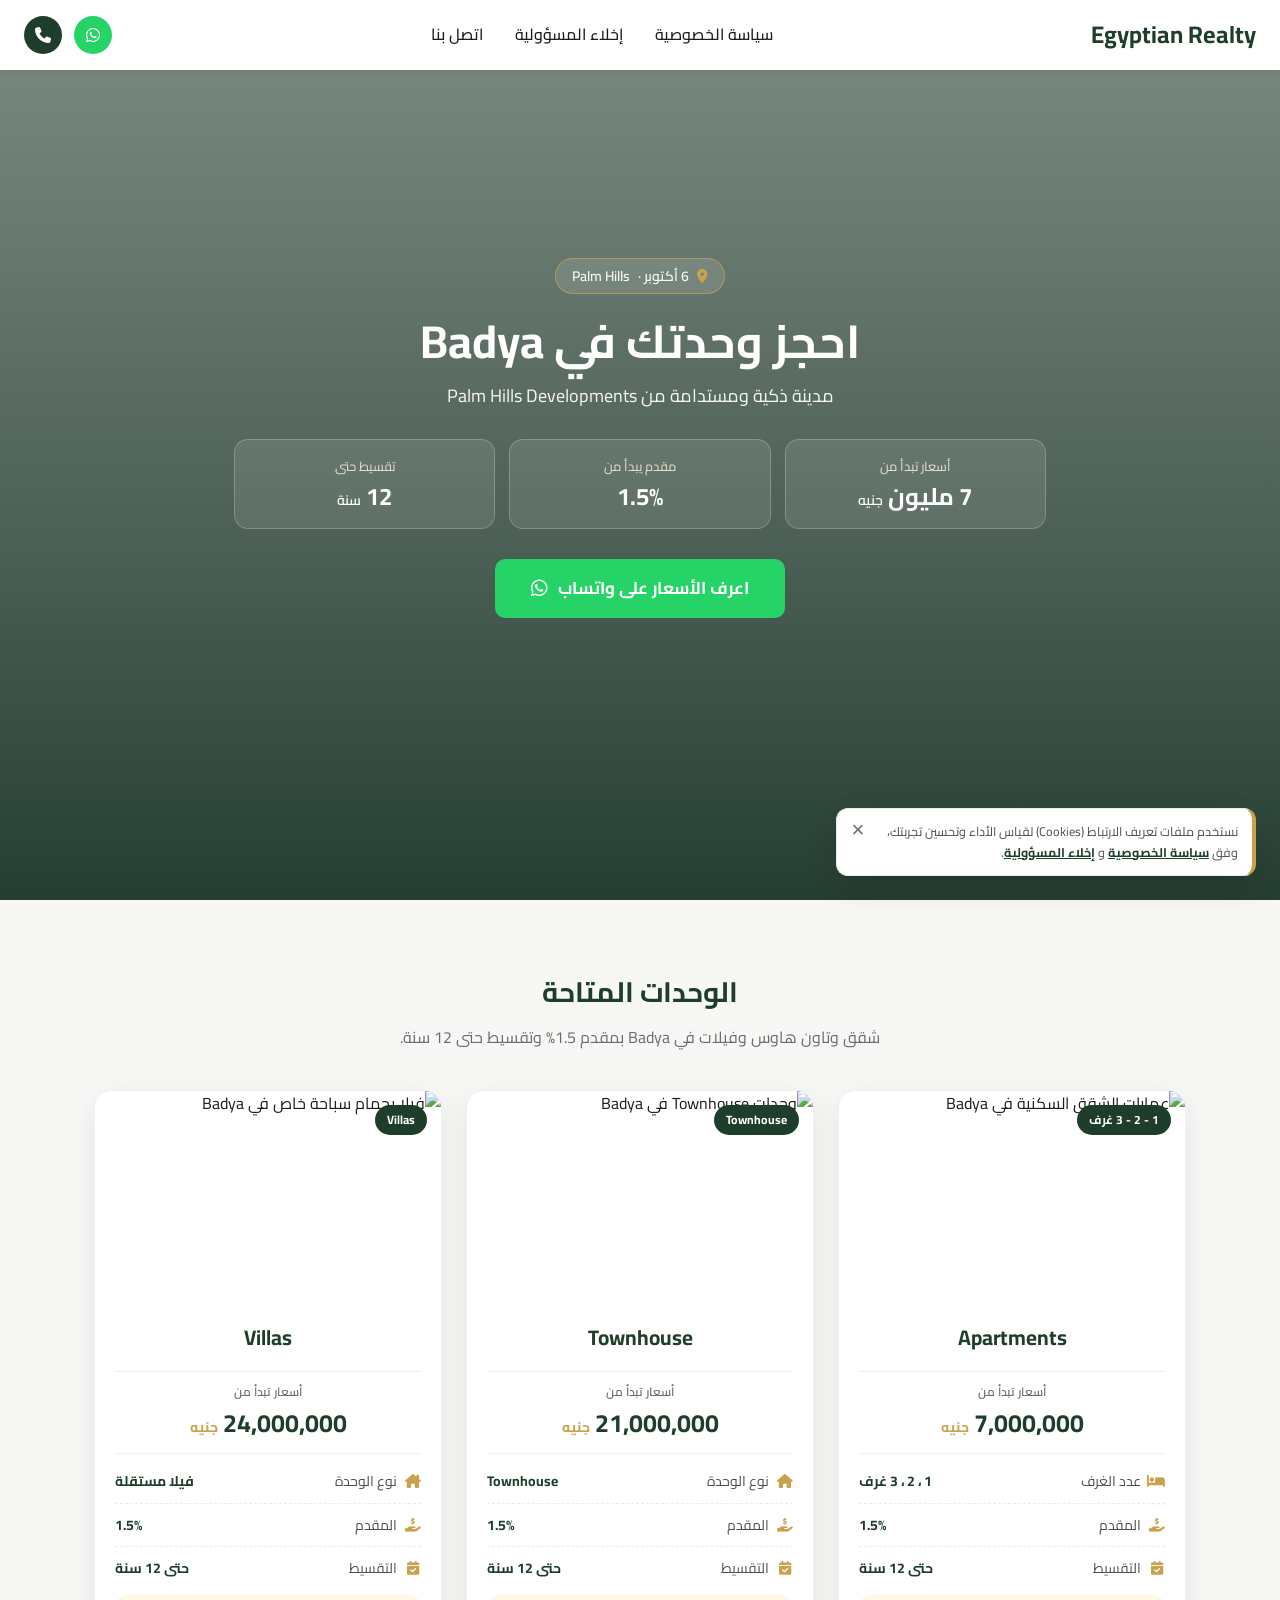
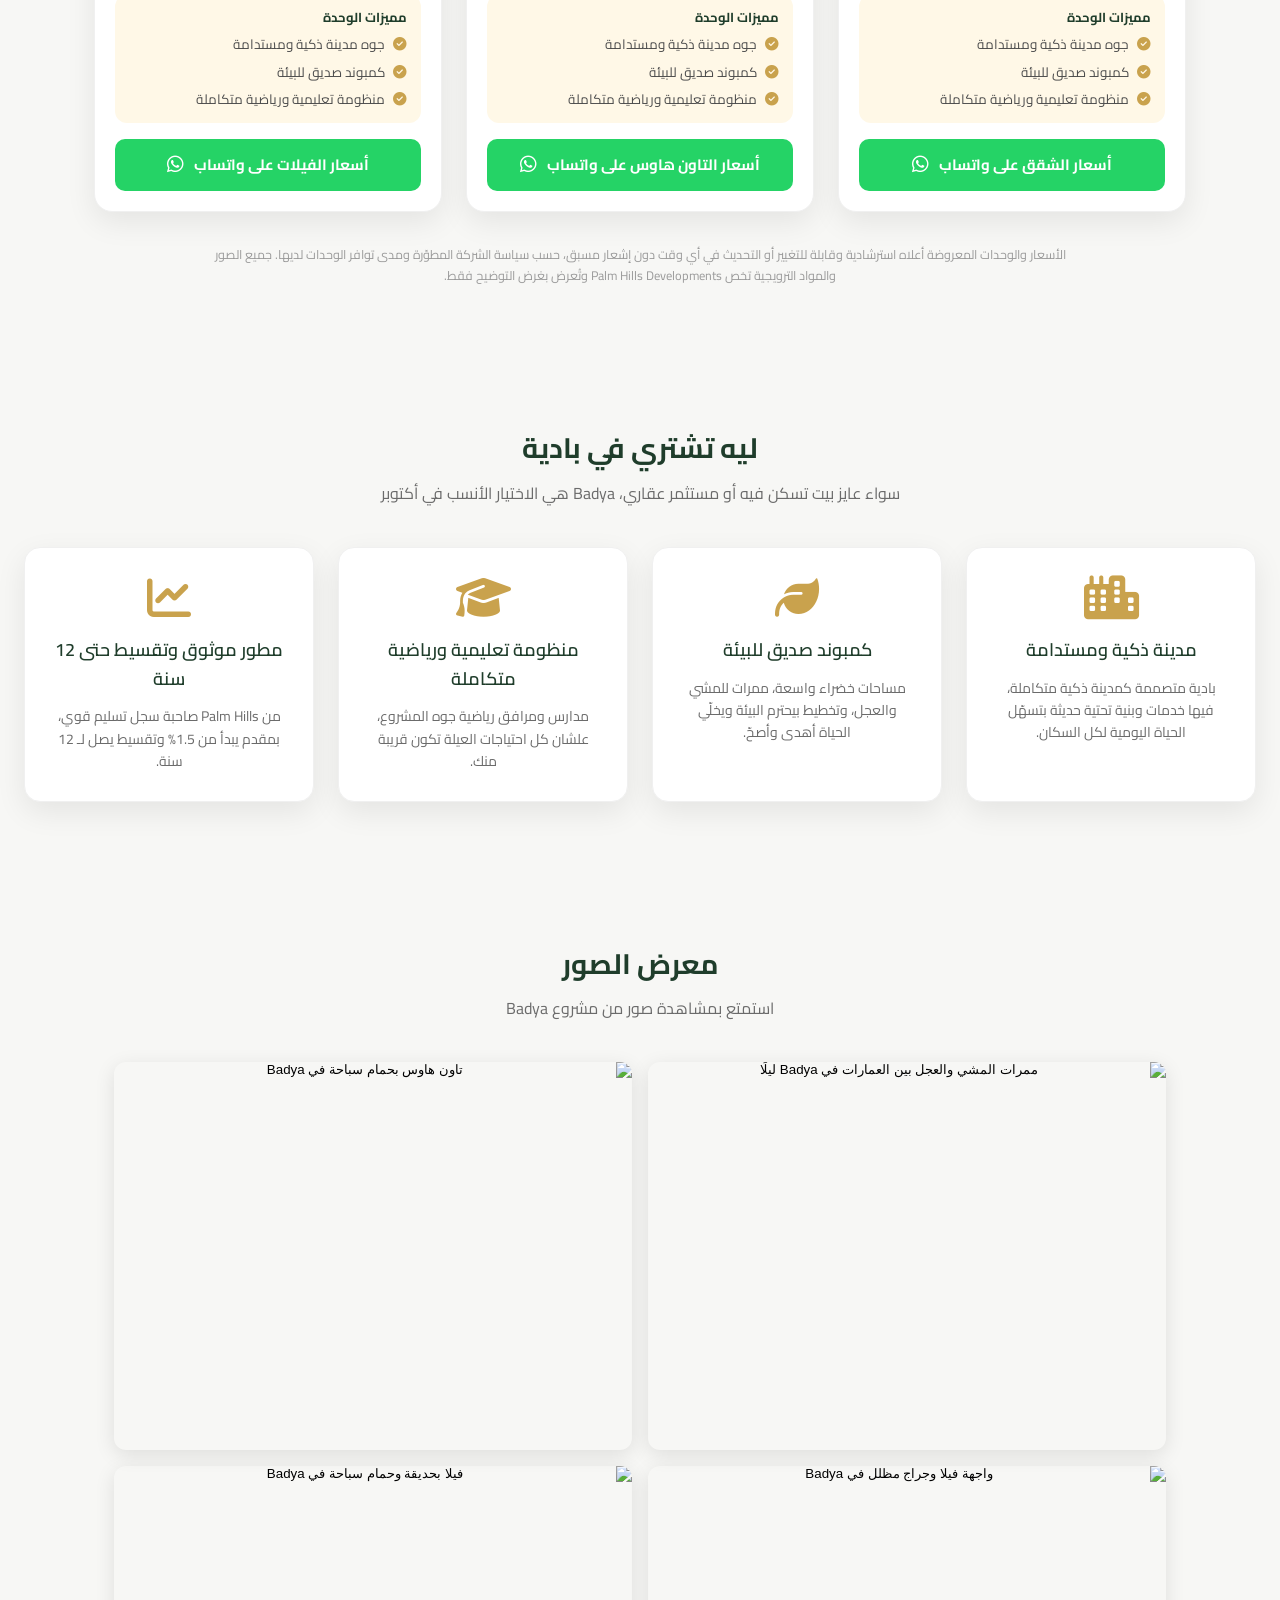
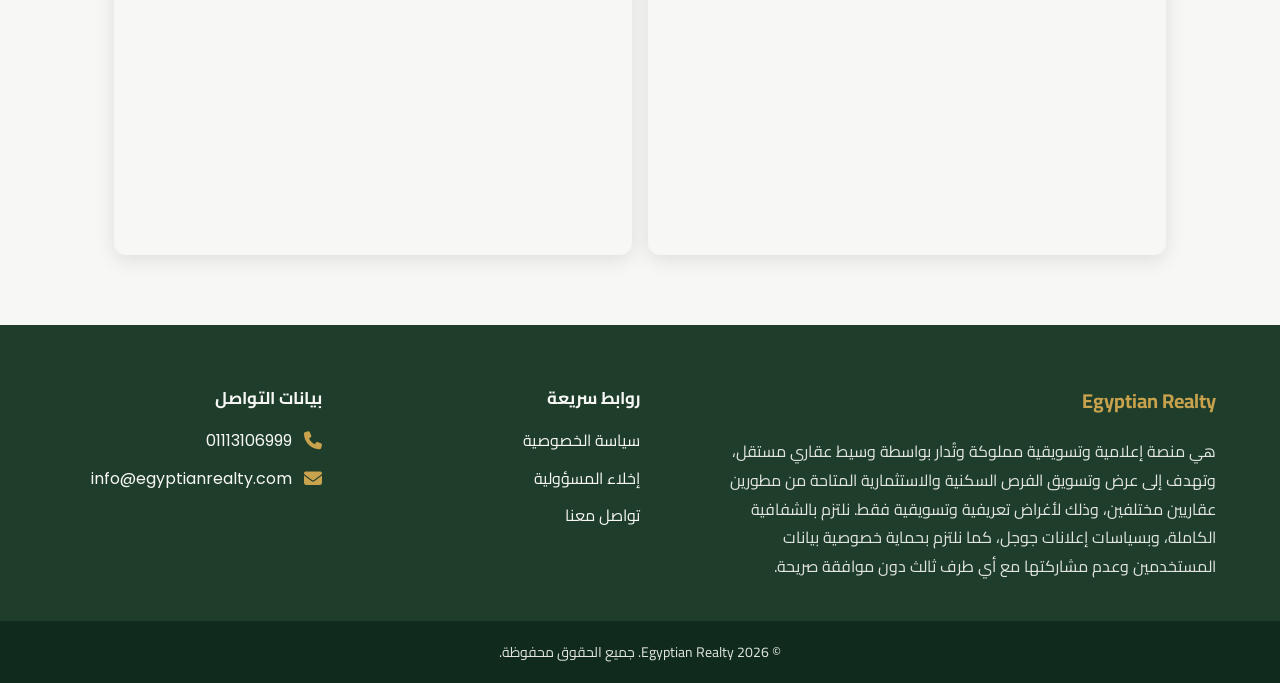
==== badya.html @ aa3f780c "Add files via upload" ====
<!DOCTYPE html>
<html lang="ar" dir="rtl">
<head>
    <meta charset="UTF-8">
    <meta name="viewport" content="width=device-width, initial-scale=1.0, viewport-fit=cover">
    <title>Badya Palm Hills</title>
    <meta name="description" content="امتلك وحدتك في Badya من Palm Hills في أكتوبر - مقدم 1.5% وتقسيط حتى 12 سنة، أسعار تبدأ من 7 مليون جنيه.">
    <link rel="preconnect" href="https://fonts.googleapis.com">
    <link rel="preconnect" href="https://fonts.gstatic.com" crossorigin>
    <link href="https://fonts.googleapis.com/css2?family=Cairo:wght@400;600;700&family=Poppins:wght@400;600;700&display=swap" rel="stylesheet">
    <link rel="stylesheet" href="https://cdnjs.cloudflare.com/ajax/libs/font-awesome/6.5.1/css/all.min.css" crossorigin="anonymous" referrerpolicy="no-referrer" />
    <!-- Google Tag Manager -->
    <script>(function(w,d,s,l,i){w[l]=w[l]||[];w[l].push({'gtm.start':
    new Date().getTime(),event:'gtm.js'});var f=d.getElementsByTagName(s)[0],
    j=d.createElement(s),dl=l!='dataLayer'?'&l='+l:'';j.async=true;j.src=
    'https://www.googletagmanager.com/gtm.js?id='+i+dl;f.parentNode.insertBefore(j,f);
    })(window,document,'script','dataLayer','GTM-MX5JVD54');</script>
    <!-- End Google Tag Manager -->
    <style>
        /* ========================================
           Badya Landing Page - الصفحة مستقلة بالكامل
           (نفس هوية صفحة index بدون الاعتماد على style.css)
           ======================================== */
        :root {
            --green: #1F3D2B;
            --green-dark: #0F2A1C;
            --gold: #C9A24D;
            --gold-soft: #FFF8E7;
            --ink: #1C1C1C;
            --muted: #6B6B6B;
            --ground: #F7F7F5;
            --surface: #FFFFFF;
            --line: #F0F0F0;
            --whatsapp: #25D366;
            --whatsapp-dark: #1FA852;
            color-scheme: light;
        }

        * {
            margin: 0;
            padding: 0;
            box-sizing: border-box;
        }

        html {
            scroll-behavior: smooth;
        }

        body {
            font-family: 'Cairo', 'Poppins', Tahoma, Arial, sans-serif;
            line-height: 1.6;
            color: var(--ink);
            background-color: var(--ground);
            overflow-x: hidden;
        }

        img {
            max-width: 100%;
        }

        a:focus-visible,
        button:focus-visible {
            outline: 3px solid var(--gold);
            outline-offset: 2px;
        }

        /* ---------- Header ---------- */
        header {
            position: fixed;
            top: 0;
            left: 0;
            right: 0;
            padding-top: env(safe-area-inset-top, 0px);
            background-color: var(--surface);
            box-shadow: 0 2px 10px rgba(0, 0, 0, 0.08);
            z-index: 1000;
            transition: transform 0.3s ease;
        }

        header.hide {
            transform: translateY(-100%);
        }

        .navbar {
            display: flex;
            justify-content: space-between;
            align-items: center;
            padding: 16px 24px;
            max-width: 1400px;
            margin: 0 auto;
        }

        .navbar-logo {
            font-size: 24px;
            font-weight: 700;
            color: var(--green);
            text-decoration: none;
        }

        .navbar-menu {
            display: flex;
            list-style: none;
            gap: 32px;
            align-items: center;
        }

        .navbar-menu a {
            color: var(--ink);
            text-decoration: none;
            font-weight: 500;
            transition: color 0.3s ease;
        }

        .navbar-menu a:hover {
            color: var(--gold);
        }

        .navbar-actions,
        .navbar-contact {
            display: flex;
            align-items: center;
            gap: 12px;
        }

        .navbar-whatsapp,
        .navbar-call {
            display: inline-flex;
            align-items: center;
            justify-content: center;
            width: 38px;
            height: 38px;
            border-radius: 50%;
            color: #FFFFFF;
            font-size: 16px;
            text-decoration: none;
            transition: transform 0.2s ease;
        }

        .navbar-whatsapp { background-color: var(--whatsapp); }
        .navbar-call { background-color: var(--green); }

        .navbar-whatsapp:hover,
        .navbar-call:hover {
            transform: scale(1.08);
        }

        .hamburger {
            display: none;
            flex-direction: column;
            cursor: pointer;
            gap: 6px;
            background: none;
            border: 0;
            padding: 4px;
        }

        .hamburger span {
            width: 25px;
            height: 3px;
            background-color: var(--green);
            border-radius: 3px;
            transition: all 0.3s ease;
        }

        .hamburger.active span:nth-child(1) { transform: rotate(45deg) translate(6px, 6px); }
        .hamburger.active span:nth-child(2) { opacity: 0; }
        .hamburger.active span:nth-child(3) { transform: rotate(-45deg) translate(7px, -7px); }

        .menu-overlay {
            display: none;
            position: fixed;
            inset: 0;
            background-color: rgba(0, 0, 0, 0.5);
            z-index: 999;
        }

        .menu-overlay.active {
            display: block;
        }

        main {
            margin-top: calc(70px + env(safe-area-inset-top, 0px));
        }

        section {
            padding: 70px 0;
        }

        .section-header {
            text-align: center;
            margin-bottom: 40px;
            padding: 0 16px;
        }

        .section-header h2 {
            font-size: 28px;
            color: var(--green);
            margin-bottom: 10px;
        }

        .section-header p {
            color: var(--muted);
            font-size: 16px;
        }

        /* ---------- Buttons ---------- */
        .btn-whatsapp {
            display: inline-flex;
            align-items: center;
            justify-content: center;
            gap: 10px;
            background: var(--whatsapp);
            color: #FFFFFF;
            border-radius: 10px;
            padding: 14px 28px;
            font-family: inherit;
            font-weight: 700;
            font-size: 15px;
            text-decoration: none;
            transition: background-color 0.3s ease;
            animation: btn-whatsapp-pulse 2.4s ease-in-out infinite;
        }

        .btn-whatsapp:hover {
            background: var(--whatsapp-dark);
            animation-play-state: paused;
        }

        .btn-whatsapp i {
            font-size: 19px;
        }

        @keyframes btn-whatsapp-pulse {
            0%, 100% { box-shadow: 0 0 0 0 rgba(37, 211, 102, 0.45); }
            50% { box-shadow: 0 0 0 9px rgba(37, 211, 102, 0); }
        }

        /* ---------- Hero ---------- */
        .hero {
            position: relative;
            min-height: calc(100vh - 70px);
            min-height: calc(100svh - 70px);
            display: flex;
            align-items: center;
            background-image: url('assets/badya/hero.jpg');
            background-size: cover;
            background-position: center 30%;
            padding: 0;
        }

        .hero-overlay {
            position: absolute;
            inset: 0;
            background: linear-gradient(180deg, rgba(15, 42, 28, 0.55) 0%, rgba(15, 42, 28, 0.75) 60%, rgba(15, 42, 28, 0.9) 100%);
        }

        /* المساحة السفلية فاضية علشان إشعار الكوكيز ميغطيش أي حاجة */
        .hero-content {
            position: relative;
            z-index: 1;
            width: 100%;
            max-width: 860px;
            margin: 0 auto;
            padding: 56px 24px 150px;
            color: #FFFFFF;
            text-align: center;
        }

        .hero-badge {
            display: inline-flex;
            align-items: center;
            gap: 8px;
            background: rgba(255, 255, 255, 0.12);
            border: 1px solid rgba(201, 162, 77, 0.7);
            color: var(--ground);
            font-size: 14px;
            font-weight: 600;
            padding: 6px 16px;
            border-radius: 999px;
            margin-bottom: 18px;
        }

        .hero-badge i {
            color: var(--gold);
        }

        .hero-title {
            font-size: 46px;
            font-weight: 700;
            line-height: 1.3;
            margin-bottom: 10px;
            text-wrap: balance;
        }

        .hero-description {
            font-size: 18px;
            color: var(--ground);
            margin-bottom: 28px;
        }

        .hero-stats {
            display: grid;
            grid-template-columns: repeat(3, minmax(0, 1fr));
            gap: 14px;
            margin-bottom: 30px;
        }

        .hero-stat {
            background: rgba(255, 255, 255, 0.1);
            border: 1px solid rgba(255, 255, 255, 0.22);
            border-radius: 14px;
            padding: 16px 10px;
            backdrop-filter: blur(4px);
        }

        .hero-stat-label {
            display: block;
            font-size: 13px;
            color: #E9E2CF;
            margin-bottom: 4px;
        }

        .hero-stat-value {
            display: block;
            font-size: 24px;
            font-weight: 700;
            line-height: 1.3;
        }

        .hero-stat-value small {
            font-size: 14px;
            font-weight: 600;
        }

        .hero .btn-whatsapp {
            font-size: 17px;
            padding: 16px 36px;
        }

        /* ---------- Units ---------- */
        .units-grid {
            display: grid;
            grid-template-columns: repeat(3, minmax(0, 1fr));
            gap: 24px;
            padding: 0 24px;
            max-width: 1140px;
            margin: 0 auto;
        }

        .unit-card {
            background: var(--surface);
            border-radius: 18px;
            overflow: hidden;
            box-shadow: 0 10px 30px rgba(0, 0, 0, 0.08);
            border: 1px solid var(--line);
            display: flex;
            flex-direction: column;
            transition: transform 0.3s ease, box-shadow 0.3s ease;
        }

        .unit-card:hover {
            transform: translateY(-8px);
            box-shadow: 0 18px 40px rgba(0, 0, 0, 0.14);
        }

        .unit-card-media {
            position: relative;
            height: 210px;
            overflow: hidden;
        }

        .unit-card-media img {
            width: 100%;
            height: 100%;
            object-fit: cover;
            display: block;
            transition: transform 0.3s ease;
        }

        .unit-card:hover .unit-card-media img {
            transform: scale(1.06);
        }

        .unit-card-tag {
            position: absolute;
            top: 14px;
            right: 14px;
            background: var(--green);
            color: #FFFFFF;
            font-size: 12px;
            font-weight: 700;
            padding: 5px 12px;
            border-radius: 999px;
        }

        .unit-card-body {
            padding: 20px;
            display: flex;
            flex-direction: column;
            gap: 16px;
            flex: 1;
        }

        .unit-card-title {
            font-size: 21px;
            color: var(--green);
            text-align: center;
        }

        .unit-card-price {
            display: grid;
            gap: 2px;
            text-align: center;
            padding: 10px 2px;
            border-top: 1px solid var(--line);
            border-bottom: 1px solid var(--line);
        }

        .unit-card-price-label {
            font-size: 12px;
            font-weight: 600;
            color: var(--muted);
        }

        .unit-card-price-value {
            font-size: 25px;
            font-weight: 700;
            color: var(--green);
            font-variant-numeric: tabular-nums;
        }

        .unit-card-price-value small {
            font-size: 14px;
            color: var(--gold);
        }

        .unit-card-specs {
            list-style: none;
            display: grid;
            gap: 10px;
        }

        .unit-card-specs li {
            display: flex;
            align-items: center;
            justify-content: space-between;
            gap: 12px;
            font-size: 14px;
            color: #4D4D4D;
            padding-bottom: 10px;
            border-bottom: 1px dashed #EAEAEA;
        }

        .unit-card-specs li:last-child {
            border-bottom: 0;
            padding-bottom: 0;
        }

        .unit-card-specs li span {
            display: inline-flex;
            align-items: center;
            gap: 8px;
        }

        .unit-card-specs i {
            color: var(--gold);
            width: 16px;
            text-align: center;
        }

        .unit-card-specs strong {
            color: var(--green);
        }

        /* مميزات كل وحدة (Sales points) */
        .unit-card-points {
            background: var(--gold-soft);
            border-radius: 12px;
            padding: 12px 14px;
        }

        .unit-card-points-title {
            font-size: 13px;
            font-weight: 700;
            color: var(--green);
            margin-bottom: 6px;
        }

        .unit-card-points ul {
            list-style: none;
            display: grid;
            gap: 6px;
        }

        .unit-card-points li {
            display: flex;
            align-items: flex-start;
            gap: 8px;
            font-size: 13.5px;
            color: #4D4D4D;
            line-height: 1.6;
        }

        .unit-card-points li i {
            color: var(--gold);
            margin-top: 4px;
        }

        .unit-card-actions {
            margin-top: auto;
        }

        .unit-card-actions .btn-whatsapp {
            width: 100%;
        }

        .units-disclaimer {
            max-width: 900px;
            margin: 32px auto 0;
            padding: 0 24px;
            font-size: 12.5px;
            color: #9A9A9A;
            text-align: center;
            line-height: 1.7;
        }

        /* ---------- Why Badya ---------- */
        .why-grid {
            display: grid;
            grid-template-columns: repeat(4, minmax(0, 1fr));
            gap: 24px;
            padding: 0 24px;
            max-width: 1320px;
            margin: 0 auto;
        }

        .why-item {
            background: var(--surface);
            border-radius: 16px;
            box-shadow: 0 10px 30px rgba(0, 0, 0, 0.08);
            padding: 28px;
            text-align: center;
            border: 1px solid var(--line);
            transition: transform 0.3s ease, box-shadow 0.3s ease;
        }

        .why-item:hover {
            transform: translateY(-8px);
            box-shadow: 0 15px 40px rgba(0, 0, 0, 0.12);
        }

        .why-icon {
            font-size: 44px;
            color: var(--gold);
            margin-bottom: 16px;
        }

        .why-item h3 {
            color: var(--green);
            font-weight: 600;
            font-size: 18px;
            margin-bottom: 12px;
        }

        .why-item p {
            color: var(--muted);
            font-size: 14px;
        }

        /* ---------- Gallery ---------- */
        .gallery-grid {
            display: grid;
            grid-template-columns: repeat(2, minmax(0, 1fr));
            gap: 16px;
            padding: 0 24px;
            max-width: 1100px;
            margin: 0 auto;
        }

        .gallery-item {
            overflow: hidden;
            border-radius: 12px;
            aspect-ratio: 4 / 3;
            max-width: 100%;
            box-shadow: 0 5px 20px rgba(0, 0, 0, 0.1);
            cursor: pointer;
            border: 0;
            padding: 0;
            background: none;
        }

        .gallery-item img {
            width: 100%;
            height: 100%;
            object-fit: cover;
            display: block;
            transition: transform 0.3s ease;
        }

        .gallery-item:hover img {
            transform: scale(1.08);
        }

        /* ---------- Lightbox ---------- */
        .lightbox {
            display: none;
            position: fixed;
            inset: 0;
            background-color: rgba(0, 0, 0, 0.95);
            z-index: 2000;
            align-items: center;
            justify-content: center;
        }

        .lightbox.active {
            display: flex;
        }

        .lightbox-image {
            max-width: 90%;
            max-height: 90%;
            object-fit: contain;
            border-radius: 8px;
        }

        .lightbox-close,
        .lightbox-prev,
        .lightbox-next {
            position: absolute;
            color: #FFFFFF;
            background: none;
            border: 0;
            font-size: 32px;
            font-weight: bold;
            padding: 12px 16px;
            cursor: pointer;
        }

        .lightbox-close { top: 16px; right: 20px; font-size: 40px; }
        .lightbox-prev { top: 50%; left: 12px; transform: translateY(-50%); }
        .lightbox-next { top: 50%; right: 12px; transform: translateY(-50%); }

        .lightbox-close:hover,
        .lightbox-prev:hover,
        .lightbox-next:hover {
            color: var(--gold);
        }

        /* ---------- Cookie notice ---------- */
        .cookie-popup {
            position: fixed;
            right: 24px;
            bottom: calc(24px + env(safe-area-inset-bottom, 0px));
            width: min(420px, calc(100% - 32px));
            background: var(--surface);
            border: 1px solid #E7E7E7;
            border-inline-start: 4px solid var(--gold);
            border-radius: 12px;
            box-shadow: 0 12px 30px rgba(0, 0, 0, 0.12);
            padding: 12px 14px 12px 40px;
            z-index: 1100;
            opacity: 0;
            visibility: hidden;
            transform: translateY(16px);
            transition: opacity 0.25s ease, transform 0.25s ease, visibility 0.25s ease;
        }

        .cookie-popup.active {
            opacity: 1;
            visibility: visible;
            transform: translateY(0);
        }

        .cookie-popup p {
            font-size: 12.5px;
            line-height: 1.7;
            color: #4D4D4D;
        }

        .cookie-popup a {
            color: var(--green);
            font-weight: 700;
        }

        .cookie-popup-close {
            position: absolute;
            top: 6px;
            left: 6px;
            border: 0;
            background: transparent;
            color: var(--muted);
            width: 30px;
            height: 30px;
            border-radius: 50%;
            font-size: 22px;
            line-height: 1;
            cursor: pointer;
        }

        /* ---------- Footer ---------- */
        footer {
            background-color: var(--green);
            color: var(--ground);
            padding: 60px 0 0;
        }

        .footer-container {
            max-width: 1200px;
            margin: 0 auto 40px;
            padding: 0 24px;
            display: grid;
            grid-template-columns: 2fr 1fr 1fr;
            gap: 60px;
        }

        .footer-about h3 {
            font-size: 20px;
            color: var(--gold);
            margin-bottom: 20px;
        }

        .footer-links h4,
        .footer-contact h4 {
            font-size: 17px;
            margin-bottom: 16px;
        }

        .footer-about p {
            line-height: 1.8;
            opacity: 0.9;
        }

        .footer-links ul,
        .footer-contact ul {
            list-style: none;
            display: grid;
            gap: 12px;
        }

        .footer-contact li {
            display: flex;
            align-items: center;
            gap: 12px;
            font-family: 'Poppins', sans-serif;
        }

        .footer-contact i {
            color: var(--gold);
            font-size: 18px;
        }

        footer a {
            color: var(--ground);
            text-decoration: none;
            transition: color 0.3s ease;
        }

        footer a:hover {
            color: var(--gold);
        }

        .footer-bottom {
            background-color: var(--green-dark);
            padding: 20px 16px;
            text-align: center;
            font-size: 14px;
            opacity: 0.9;
        }

        /* ---------- Responsive ---------- */
        @media (max-width: 1024px) {
            .units-grid,
            .why-grid {
                grid-template-columns: repeat(2, minmax(0, 1fr));
            }
        }

        @media (max-width: 768px) {
            .navbar {
                padding: 12px 16px;
            }

            .navbar-logo {
                font-size: 20px;
            }

            .navbar-menu {
                position: fixed;
                left: 0;
                top: calc(60px + env(safe-area-inset-top, 0px));
                width: 100%;
                flex-direction: column;
                align-items: stretch;
                background-color: var(--surface);
                gap: 0;
                max-height: 0;
                overflow: hidden;
                transition: max-height 0.3s ease;
                box-shadow: 0 8px 20px rgba(0, 0, 0, 0.1);
            }

            .navbar-menu.active {
                max-height: 300px;
            }

            .navbar-menu a {
                display: block;
                padding: 20px 16px;
                border-bottom: 1px solid var(--ground);
            }

            .hamburger {
                display: flex;
            }

            .navbar-whatsapp,
            .navbar-call {
                width: 34px;
                height: 34px;
                font-size: 14px;
            }

            main {
                margin-top: calc(60px + env(safe-area-inset-top, 0px));
            }

            section {
                padding: 56px 0;
            }

            .hero {
                min-height: calc(100vh - 60px);
                min-height: calc(100svh - 60px);
            }

            .hero-content {
                padding: 40px 16px 140px;
            }

            .hero-title {
                font-size: 32px;
            }

            .hero-description {
                font-size: 16px;
            }

            .hero-stats {
                gap: 8px;
            }

            .hero-stat {
                padding: 12px 6px;
            }

            .hero-stat-label {
                font-size: 11.5px;
            }

            .hero-stat-value {
                font-size: 18px;
            }

            .hero-stat-value small {
                font-size: 11px;
            }

            .hero .btn-whatsapp {
                width: 100%;
            }

            .units-grid,
            .why-grid,
            .gallery-grid {
                padding: 0 16px;
                gap: 16px;
            }

            .cookie-popup {
                right: 16px;
                bottom: calc(16px + env(safe-area-inset-bottom, 0px));
            }

            .footer-container {
                grid-template-columns: 1fr;
                gap: 32px;
                padding: 0 16px;
            }
        }

        @media (max-width: 600px) {
            .units-grid,
            .why-grid,
            .gallery-grid {
                grid-template-columns: 1fr;
            }

            .units-grid {
                max-width: 480px;
            }
        }

        @media (max-width: 380px) {
            .hero-title {
                font-size: 27px;
            }

            .hero-stat-value {
                font-size: 16px;
            }
        }

        @media (prefers-reduced-motion: reduce) {
            .btn-whatsapp { animation: none; }
            .unit-card, .why-item, .unit-card-media img, .gallery-item img { transition: none; }
        }
    </style>
</head>
<body>
    <!-- Google Tag Manager (noscript) -->
    <noscript><iframe src="https://www.googletagmanager.com/ns.html?id=GTM-MX5JVD54"
    height="0" width="0" style="display:none;visibility:hidden"></iframe></noscript>
    <!-- End Google Tag Manager (noscript) -->

    <header>
        <nav class="navbar">
            <a href="#" class="navbar-logo">Egyptian Realty</a>

            <ul class="navbar-menu">
                <li><a href="privacy.html">سياسة الخصوصية</a></li>
                <li><a href="disclaimer.html">إخلاء المسؤولية</a></li>
                <li><a href="contact.html">اتصل بنا</a></li>
            </ul>

            <div class="navbar-actions">
                <div class="navbar-contact">
                    <a class="navbar-whatsapp" href="https://wa.me/201113106999?text=I'm%20interested%20in%20Badya%20Prices" target="_blank" rel="noopener" aria-label="تواصل عبر واتساب">
                        <i class="fa-brands fa-whatsapp"></i>
                    </a>
                    <a class="navbar-call" href="tel:+201113106999" aria-label="اتصل بنا">
                        <i class="fa-solid fa-phone"></i>
                    </a>
                </div>

                <button type="button" class="hamburger" aria-label="القائمة">
                    <span></span>
                    <span></span>
                    <span></span>
                </button>
            </div>
        </nav>
    </header>

    <div class="menu-overlay"></div>

    <main>
        <!-- Hero -->
        <section class="hero">
            <div class="hero-overlay"></div>
            <div class="hero-content">
                <span class="hero-badge"><i class="fa-solid fa-location-dot"></i> 6 أكتوبر · <span dir="ltr">Palm Hills</span></span>
                <h1 class="hero-title">احجز وحدتك في <span dir="ltr">Badya</span></h1>
                <p class="hero-description">مدينة ذكية ومستدامة من <span dir="ltr">Palm Hills Developments</span></p>

                <div class="hero-stats">
                    <div class="hero-stat">
                        <span class="hero-stat-label">أسعار تبدأ من</span>
                        <span class="hero-stat-value">7 مليون <small>جنيه</small></span>
                    </div>
                    <div class="hero-stat">
                        <span class="hero-stat-label">مقدم يبدأ من</span>
                        <span class="hero-stat-value">1.5%</span>
                    </div>
                    <div class="hero-stat">
                        <span class="hero-stat-label">تقسيط حتى</span>
                        <span class="hero-stat-value">12 <small>سنة</small></span>
                    </div>
                </div>

                <a class="btn-whatsapp" href="https://wa.me/201113106999?text=I'm%20interested%20in%20Badya%20Prices" target="_blank" rel="noopener">
                    اعرف الأسعار على واتساب <i class="fa-brands fa-whatsapp"></i>
                </a>
            </div>
        </section>

        <!-- Available Units -->
        <section class="projects" id="projects">
            <div class="section-header">
                <h2>الوحدات المتاحة</h2>
                <p>شقق وتاون هاوس وفيلات في <span dir="ltr">Badya</span> بمقدم 1.5% وتقسيط حتى 12 سنة.</p>
            </div>
            <div class="units-grid">
                <article class="unit-card">
                    <div class="unit-card-media">
                        <img src="assets/badya/apartments.png" alt="عمارات الشقق السكنية في Badya" loading="lazy">
                        <span class="unit-card-tag">1 - 2 - 3 غرف</span>
                    </div>
                    <div class="unit-card-body">
                        <h3 class="unit-card-title" dir="ltr">Apartments</h3>
                        <p class="unit-card-price">
                            <span class="unit-card-price-label">أسعار تبدأ من</span>
                            <span class="unit-card-price-value">7,000,000 <small>جنيه</small></span>
                        </p>
                        <ul class="unit-card-specs">
                            <li><span><i class="fa-solid fa-bed"></i> عدد الغرف</span> <strong>1 ، 2 ، 3 غرف</strong></li>
                            <li><span><i class="fa-solid fa-hand-holding-dollar"></i> المقدم</span> <strong>1.5%</strong></li>
                            <li><span><i class="fa-solid fa-calendar-check"></i> التقسيط</span> <strong>حتى 12 سنة</strong></li>
                        </ul>
                        <div class="unit-card-points">
                            <p class="unit-card-points-title">مميزات الوحدة</p>
                            <ul>
                                <li><i class="fa-solid fa-circle-check"></i> جوه مدينة ذكية ومستدامة</li>
                                <li><i class="fa-solid fa-circle-check"></i> كمبوند صديق للبيئة</li>
                                <li><i class="fa-solid fa-circle-check"></i> منظومة تعليمية ورياضية متكاملة</li>
                            </ul>
                        </div>
                        <div class="unit-card-actions">
                            <a class="btn-whatsapp" href="https://wa.me/201113106999?text=I'm%20interested%20in%20Badya%20Apartments%20Prices" target="_blank" rel="noopener">
                                أسعار الشقق على واتساب <i class="fa-brands fa-whatsapp"></i>
                            </a>
                        </div>
                    </div>
                </article>

                <article class="unit-card">
                    <div class="unit-card-media">
                        <img src="assets/badya/townhouse.webp" alt="وحدات Townhouse في Badya" loading="lazy">
                        <span class="unit-card-tag">Townhouse</span>
                    </div>
                    <div class="unit-card-body">
                        <h3 class="unit-card-title" dir="ltr">Townhouse</h3>
                        <p class="unit-card-price">
                            <span class="unit-card-price-label">أسعار تبدأ من</span>
                            <span class="unit-card-price-value">21,000,000 <small>جنيه</small></span>
                        </p>
                        <ul class="unit-card-specs">
                            <li><span><i class="fa-solid fa-house"></i> نوع الوحدة</span> <strong dir="ltr">Townhouse</strong></li>
                            <li><span><i class="fa-solid fa-hand-holding-dollar"></i> المقدم</span> <strong>1.5%</strong></li>
                            <li><span><i class="fa-solid fa-calendar-check"></i> التقسيط</span> <strong>حتى 12 سنة</strong></li>
                        </ul>
                        <div class="unit-card-points">
                            <p class="unit-card-points-title">مميزات الوحدة</p>
                            <ul>
                                <li><i class="fa-solid fa-circle-check"></i> جوه مدينة ذكية ومستدامة</li>
                                <li><i class="fa-solid fa-circle-check"></i> كمبوند صديق للبيئة</li>
                                <li><i class="fa-solid fa-circle-check"></i> منظومة تعليمية ورياضية متكاملة</li>
                            </ul>
                        </div>
                        <div class="unit-card-actions">
                            <a class="btn-whatsapp" href="https://wa.me/201113106999?text=I'm%20interested%20in%20Badya%20Townhouse%20Prices" target="_blank" rel="noopener">
                                أسعار التاون هاوس على واتساب <i class="fa-brands fa-whatsapp"></i>
                            </a>
                        </div>
                    </div>
                </article>

                <article class="unit-card">
                    <div class="unit-card-media">
                        <img src="assets/badya/villa.webp" alt="فيلا بحمام سباحة خاص في Badya" loading="lazy">
                        <span class="unit-card-tag">Villas</span>
                    </div>
                    <div class="unit-card-body">
                        <h3 class="unit-card-title" dir="ltr">Villas</h3>
                        <p class="unit-card-price">
                            <span class="unit-card-price-label">أسعار تبدأ من</span>
                            <span class="unit-card-price-value">24,000,000 <small>جنيه</small></span>
                        </p>
                        <ul class="unit-card-specs">
                            <li><span><i class="fa-solid fa-house-chimney"></i> نوع الوحدة</span> <strong>فيلا مستقلة</strong></li>
                            <li><span><i class="fa-solid fa-hand-holding-dollar"></i> المقدم</span> <strong>1.5%</strong></li>
                            <li><span><i class="fa-solid fa-calendar-check"></i> التقسيط</span> <strong>حتى 12 سنة</strong></li>
                        </ul>
                        <div class="unit-card-points">
                            <p class="unit-card-points-title">مميزات الوحدة</p>
                            <ul>
                                <li><i class="fa-solid fa-circle-check"></i> جوه مدينة ذكية ومستدامة</li>
                                <li><i class="fa-solid fa-circle-check"></i> كمبوند صديق للبيئة</li>
                                <li><i class="fa-solid fa-circle-check"></i> منظومة تعليمية ورياضية متكاملة</li>
                            </ul>
                        </div>
                        <div class="unit-card-actions">
                            <a class="btn-whatsapp" href="https://wa.me/201113106999?text=I'm%20interested%20in%20Badya%20Villas%20Prices" target="_blank" rel="noopener">
                                أسعار الفيلات على واتساب <i class="fa-brands fa-whatsapp"></i>
                            </a>
                        </div>
                    </div>
                </article>
            </div>
            <p class="units-disclaimer">الأسعار والوحدات المعروضة أعلاه استرشادية وقابلة للتغيير أو التحديث في أي وقت دون إشعار مسبق، حسب سياسة الشركة المطوّرة ومدى توافر الوحدات لديها. جميع الصور والمواد الترويجية تخص <span dir="ltr">Palm Hills Developments</span> وتُعرض بغرض التوضيح فقط.</p>
        </section>

        <!-- Why Badya -->
        <section class="why-developer" id="why">
            <div class="section-header">
                <h2>ليه تشتري في بادية</h2>
                <p>سواء عايز بيت تسكن فيه أو مستثمر عقاري، <span dir="ltr">Badya</span> هي الاختيار الأنسب في أكتوبر</p>
            </div>
            <div class="why-grid">
                <div class="why-item">
                    <i class="fa-solid fa-city why-icon"></i>
                    <h3>مدينة ذكية ومستدامة</h3>
                    <p>بادية متصممة كمدينة ذكية متكاملة، فيها خدمات وبنية تحتية حديثة بتسهّل الحياة اليومية لكل السكان.</p>
                </div>
                <div class="why-item">
                    <i class="fa-solid fa-leaf why-icon"></i>
                    <h3>كمبوند صديق للبيئة</h3>
                    <p>مساحات خضراء واسعة، ممرات للمشي والعجل، وتخطيط بيحترم البيئة ويخلّي الحياة أهدى وأصحّ.</p>
                </div>
                <div class="why-item">
                    <i class="fa-solid fa-graduation-cap why-icon"></i>
                    <h3>منظومة تعليمية ورياضية متكاملة</h3>
                    <p>مدارس ومرافق رياضية جوه المشروع، علشان كل احتياجات العيلة تكون قريبة منك.</p>
                </div>
                <div class="why-item">
                    <i class="fa-solid fa-chart-line why-icon"></i>
                    <h3>مطور موثوق وتقسيط حتى 12 سنة</h3>
                    <p>من <span dir="ltr">Palm Hills</span> صاحبة سجل تسليم قوي، بمقدم يبدأ من 1.5% وتقسيط يصل لـ 12 سنة.</p>
                </div>
            </div>
        </section>

        <!-- Gallery -->
        <section class="gallery" id="gallery">
            <div class="section-header">
                <h2>معرض الصور</h2>
                <p>استمتع بمشاهدة صور من مشروع <span dir="ltr">Badya</span></p>
            </div>
            <div class="gallery-grid">
                <button type="button" class="gallery-item" data-index="0">
                    <img src="assets/badya/night-view.png" alt="ممرات المشي والعجل بين العمارات في Badya ليلًا" loading="lazy">
                </button>
                <button type="button" class="gallery-item" data-index="1">
                    <img src="assets/badya/townhouse-pool.webp" alt="تاون هاوس بحمام سباحة في Badya" loading="lazy">
                </button>
                <button type="button" class="gallery-item" data-index="2">
                    <img src="assets/badya/villa-street.webp" alt="واجهة فيلا وجراج مظلل في Badya" loading="lazy">
                </button>
                <button type="button" class="gallery-item" data-index="3">
                    <img src="assets/badya/villa-garden.webp" alt="فيلا بحديقة وحمام سباحة في Badya" loading="lazy">
                </button>
            </div>
        </section>
    </main>

    <!-- Cookie notice: بيختفي بعد 3 ثواني بالظبط -->
    <div class="cookie-popup" id="cookie-popup" role="status" aria-live="polite">
        <button type="button" class="cookie-popup-close" id="cookie-popup-close" aria-label="إغلاق الإشعار">×</button>
        <p>
            نستخدم ملفات تعريف الارتباط (Cookies) لقياس الأداء وتحسين تجربتك، وفق
            <a href="privacy.html">سياسة الخصوصية</a>
            و
            <a href="disclaimer.html">إخلاء المسؤولية</a>.
        </p>
    </div>

    <!-- Lightbox -->
    <div class="lightbox" id="lightbox">
        <button type="button" class="lightbox-close" id="lightbox-close" aria-label="إغلاق">&times;</button>
        <button type="button" class="lightbox-prev" id="lightbox-prev" aria-label="السابقة">&#10094;</button>
        <button type="button" class="lightbox-next" id="lightbox-next" aria-label="التالية">&#10095;</button>
        <img class="lightbox-image" id="lightbox-image" src="" alt="">
    </div>

    <!-- Footer -->
    <footer>
        <div class="footer-container">
            <div class="footer-about">
                <h3>Egyptian Realty</h3>
                <p>هي منصة إعلامية وتسويقية مملوكة وتُدار بواسطة وسيط عقاري مستقل، وتهدف إلى عرض وتسويق الفرص السكنية والاستثمارية المتاحة من مطورين عقاريين مختلفين، وذلك لأغراض تعريفية وتسويقية فقط. نلتزم بالشفافية الكاملة، وبسياسات إعلانات جوجل، كما نلتزم بحماية خصوصية بيانات المستخدمين وعدم مشاركتها مع أي طرف ثالث دون موافقة صريحة.</p>
            </div>

            <div class="footer-links">
                <h4>روابط سريعة</h4>
                <ul>
                    <li><a href="privacy.html">سياسة الخصوصية</a></li>
                    <li><a href="disclaimer.html">إخلاء المسؤولية</a></li>
                    <li><a href="contact.html">تواصل معنا</a></li>
                </ul>
            </div>

            <div class="footer-contact">
                <h4>بيانات التواصل</h4>
                <ul>
                    <li>
                        <i class="fa-solid fa-phone"></i>
                        <a href="tel:+201113106999">01113106999</a>
                    </li>
                    <li>
                        <i class="fa-solid fa-envelope"></i>
                        <a href="mailto:info@egyptianrealty.com">info@egyptianrealty.com</a>
                    </li>
                </ul>
            </div>
        </div>

        <div class="footer-bottom">
            <p>&copy; 2026 Egyptian Realty. جميع الحقوق محفوظة.</p>
        </div>
    </footer>

    <script>
        document.addEventListener('DOMContentLoaded', function () {
            // ---------- Mobile menu ----------
            var hamburger = document.querySelector('.hamburger');
            var navbarMenu = document.querySelector('.navbar-menu');
            var menuOverlay = document.querySelector('.menu-overlay');

            function closeMenu() {
                hamburger.classList.remove('active');
                navbarMenu.classList.remove('active');
                menuOverlay.classList.remove('active');
            }

            hamburger.addEventListener('click', function () {
                hamburger.classList.toggle('active');
                navbarMenu.classList.toggle('active');
                menuOverlay.classList.toggle('active');
            });
            menuOverlay.addEventListener('click', closeMenu);
            navbarMenu.querySelectorAll('a').forEach(function (link) {
                link.addEventListener('click', closeMenu);
            });

            // ---------- Hide header on scroll down ----------
            var header = document.querySelector('header');
            var lastScrollTop = 0;
            window.addEventListener('scroll', function () {
                var scrollTop = window.pageYOffset || document.documentElement.scrollTop;
                header.classList.toggle('hide', scrollTop > lastScrollTop && scrollTop > 80);
                lastScrollTop = Math.max(scrollTop, 0);
            });

            // ---------- Cookie notice: يظهر ويختفي بعد 3 ثواني بالظبط ----------
            var cookiePopup = document.getElementById('cookie-popup');
            var cookieKey = 'badyaCookieNoticeDismissed';
            var cookieTimer;
            var dismissed = false;

            try {
                dismissed = localStorage.getItem(cookieKey) === 'true';
            } catch (error) {
                dismissed = false;
            }

            function hideCookiePopup() {
                cookiePopup.classList.remove('active');
                clearTimeout(cookieTimer);
                try {
                    localStorage.setItem(cookieKey, 'true');
                } catch (error) {
                }
            }

            if (!dismissed) {
                cookiePopup.classList.add('active');
                cookieTimer = setTimeout(hideCookiePopup, 3000);
            }
            document.getElementById('cookie-popup-close').addEventListener('click', hideCookiePopup);

            // ---------- Gallery lightbox ----------
            var galleryItems = document.querySelectorAll('.gallery-item');
            var galleryImages = Array.prototype.map.call(galleryItems, function (item) {
                return item.querySelector('img').getAttribute('src');
            });
            var lightbox = document.getElementById('lightbox');
            var lightboxImage = document.getElementById('lightbox-image');
            var currentIndex = 0;

            function showImage(index) {
                currentIndex = (index + galleryImages.length) % galleryImages.length;
                lightboxImage.src = galleryImages[currentIndex];
            }

            function closeLightbox() {
                lightbox.classList.remove('active');
                document.body.style.overflow = '';
            }

            galleryItems.forEach(function (item) {
                item.addEventListener('click', function () {
                    showImage(parseInt(item.dataset.index, 10));
                    lightbox.classList.add('active');
                    document.body.style.overflow = 'hidden';
                });
            });

            document.getElementById('lightbox-close').addEventListener('click', closeLightbox);
            document.getElementById('lightbox-prev').addEventListener('click', function () { showImage(currentIndex - 1); });
            document.getElementById('lightbox-next').addEventListener('click', function () { showImage(currentIndex + 1); });
            lightbox.addEventListener('click', function (event) {
                if (event.target === lightbox) {
                    closeLightbox();
                }
            });

            document.addEventListener('keydown', function (event) {
                if (!lightbox.classList.contains('active')) {
                    return;
                }
                if (event.key === 'Escape') closeLightbox();
                if (event.key === 'ArrowRight') showImage(currentIndex + 1);
                if (event.key === 'ArrowLeft') showImage(currentIndex - 1);
            });
        });
    </script>
</body>
</html>
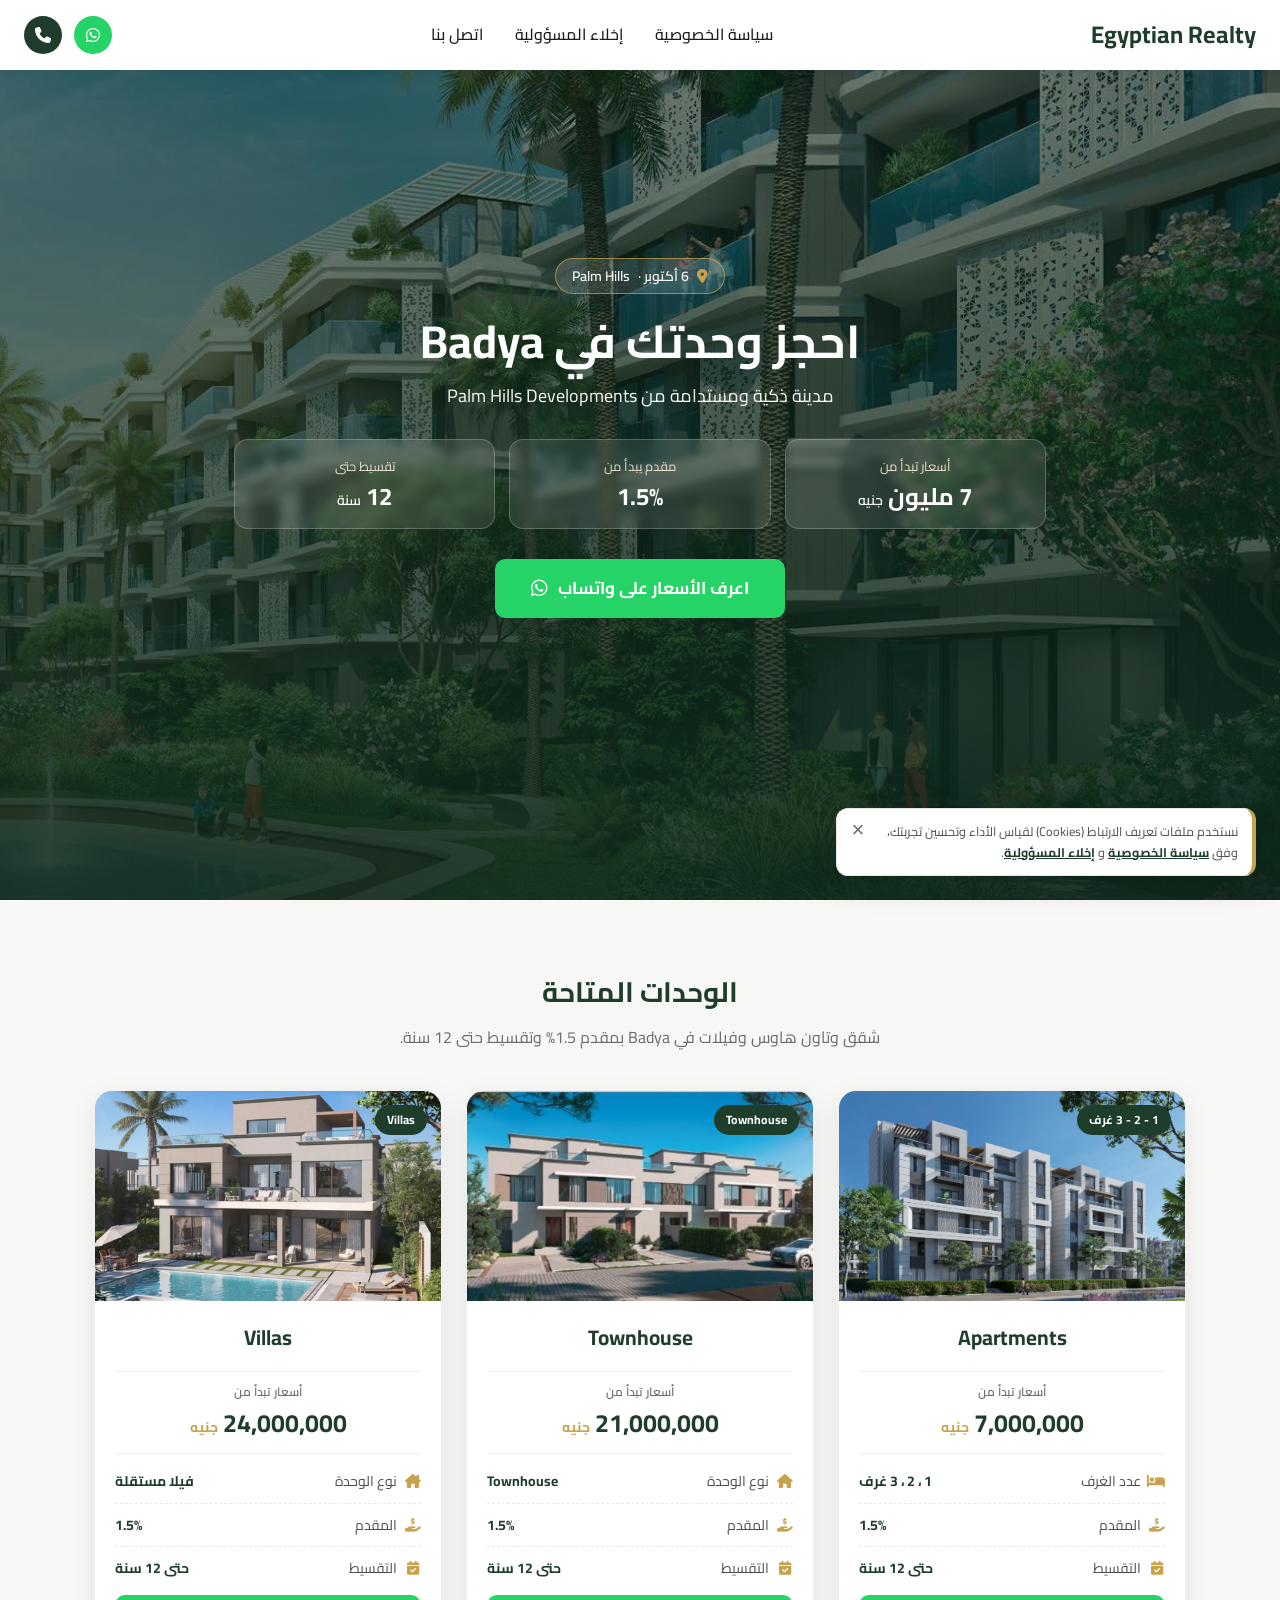
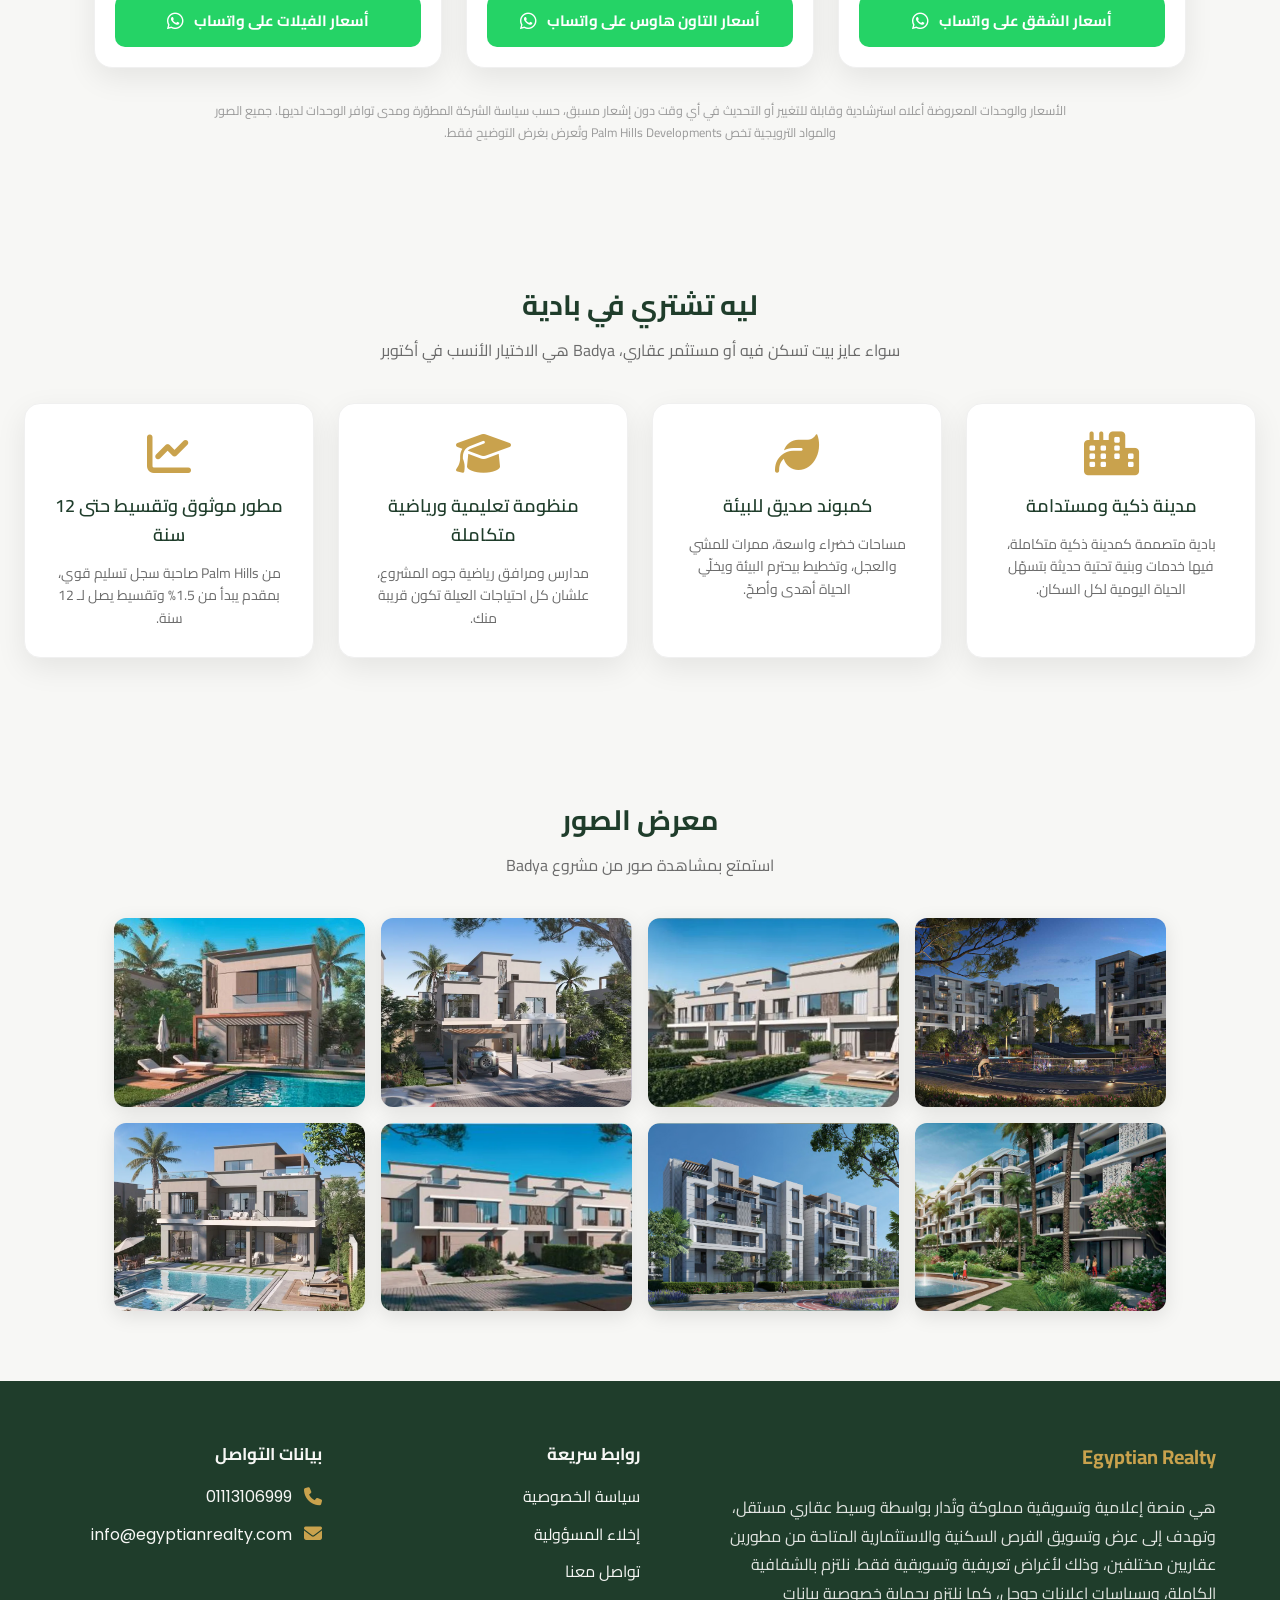
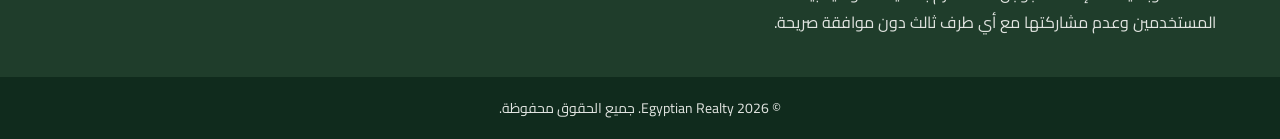
==== commit 142223f6: "Add images for Badya and Palm Hills projects pages Upload the image folders both landing pages refer" ====
--- a/badya.html
+++ b/badya.html
@@ -472,40 +472,6 @@
             color: var(--green);
         }
 
-        /* مميزات كل وحدة (Sales points) */
-        .unit-card-points {
-            background: var(--gold-soft);
-            border-radius: 12px;
-            padding: 12px 14px;
-        }
-
-        .unit-card-points-title {
-            font-size: 13px;
-            font-weight: 700;
-            color: var(--green);
-            margin-bottom: 6px;
-        }
-
-        .unit-card-points ul {
-            list-style: none;
-            display: grid;
-            gap: 6px;
-        }
-
-        .unit-card-points li {
-            display: flex;
-            align-items: flex-start;
-            gap: 8px;
-            font-size: 13.5px;
-            color: #4D4D4D;
-            line-height: 1.6;
-        }
-
-        .unit-card-points li i {
-            color: var(--gold);
-            margin-top: 4px;
-        }
-
         .unit-card-actions {
             margin-top: auto;
         }
@@ -570,7 +536,7 @@
         /* ---------- Gallery ---------- */
         .gallery-grid {
             display: grid;
-            grid-template-columns: repeat(2, minmax(0, 1fr));
+            grid-template-columns: repeat(4, minmax(0, 1fr));
             gap: 16px;
             padding: 0 24px;
             max-width: 1100px;
@@ -770,7 +736,8 @@
         /* ---------- Responsive ---------- */
         @media (max-width: 1024px) {
             .units-grid,
-            .why-grid {
+            .why-grid,
+            .gallery-grid {
                 grid-template-columns: repeat(2, minmax(0, 1fr));
             }
         }
@@ -890,9 +857,12 @@
 
         @media (max-width: 600px) {
             .units-grid,
-            .why-grid,
+            .why-grid {
+                grid-template-columns: 1fr;
+            }
+
             .gallery-grid {
-                grid-template-columns: 1fr;
+                gap: 10px;
             }
 
             .units-grid {
@@ -1006,14 +976,6 @@
                             <li><span><i class="fa-solid fa-hand-holding-dollar"></i> المقدم</span> <strong>1.5%</strong></li>
                             <li><span><i class="fa-solid fa-calendar-check"></i> التقسيط</span> <strong>حتى 12 سنة</strong></li>
                         </ul>
-                        <div class="unit-card-points">
-                            <p class="unit-card-points-title">مميزات الوحدة</p>
-                            <ul>
-                                <li><i class="fa-solid fa-circle-check"></i> جوه مدينة ذكية ومستدامة</li>
-                                <li><i class="fa-solid fa-circle-check"></i> كمبوند صديق للبيئة</li>
-                                <li><i class="fa-solid fa-circle-check"></i> منظومة تعليمية ورياضية متكاملة</li>
-                            </ul>
-                        </div>
                         <div class="unit-card-actions">
                             <a class="btn-whatsapp" href="https://wa.me/201113106999?text=I'm%20interested%20in%20Badya%20Apartments%20Prices" target="_blank" rel="noopener">
                                 أسعار الشقق على واتساب <i class="fa-brands fa-whatsapp"></i>
@@ -1038,14 +1000,6 @@
                             <li><span><i class="fa-solid fa-hand-holding-dollar"></i> المقدم</span> <strong>1.5%</strong></li>
                             <li><span><i class="fa-solid fa-calendar-check"></i> التقسيط</span> <strong>حتى 12 سنة</strong></li>
                         </ul>
-                        <div class="unit-card-points">
-                            <p class="unit-card-points-title">مميزات الوحدة</p>
-                            <ul>
-                                <li><i class="fa-solid fa-circle-check"></i> جوه مدينة ذكية ومستدامة</li>
-                                <li><i class="fa-solid fa-circle-check"></i> كمبوند صديق للبيئة</li>
-                                <li><i class="fa-solid fa-circle-check"></i> منظومة تعليمية ورياضية متكاملة</li>
-                            </ul>
-                        </div>
                         <div class="unit-card-actions">
                             <a class="btn-whatsapp" href="https://wa.me/201113106999?text=I'm%20interested%20in%20Badya%20Townhouse%20Prices" target="_blank" rel="noopener">
                                 أسعار التاون هاوس على واتساب <i class="fa-brands fa-whatsapp"></i>
@@ -1070,14 +1024,6 @@
                             <li><span><i class="fa-solid fa-hand-holding-dollar"></i> المقدم</span> <strong>1.5%</strong></li>
                             <li><span><i class="fa-solid fa-calendar-check"></i> التقسيط</span> <strong>حتى 12 سنة</strong></li>
                         </ul>
-                        <div class="unit-card-points">
-                            <p class="unit-card-points-title">مميزات الوحدة</p>
-                            <ul>
-                                <li><i class="fa-solid fa-circle-check"></i> جوه مدينة ذكية ومستدامة</li>
-                                <li><i class="fa-solid fa-circle-check"></i> كمبوند صديق للبيئة</li>
-                                <li><i class="fa-solid fa-circle-check"></i> منظومة تعليمية ورياضية متكاملة</li>
-                            </ul>
-                        </div>
                         <div class="unit-card-actions">
                             <a class="btn-whatsapp" href="https://wa.me/201113106999?text=I'm%20interested%20in%20Badya%20Villas%20Prices" target="_blank" rel="noopener">
                                 أسعار الفيلات على واتساب <i class="fa-brands fa-whatsapp"></i>
@@ -1138,6 +1084,18 @@
                 <button type="button" class="gallery-item" data-index="3">
                     <img src="assets/badya/villa-garden.webp" alt="فيلا بحديقة وحمام سباحة في Badya" loading="lazy">
                 </button>
+                <button type="button" class="gallery-item" data-index="4">
+                    <img src="assets/badya/hero.jpg" alt="عمارات وحدائق ونافورة في Badya" loading="lazy">
+                </button>
+                <button type="button" class="gallery-item" data-index="5">
+                    <img src="assets/badya/apartments.png" alt="عمارات الشقق السكنية في Badya" loading="lazy">
+                </button>
+                <button type="button" class="gallery-item" data-index="6">
+                    <img src="assets/badya/townhouse.webp" alt="وحدات Townhouse في Badya" loading="lazy">
+                </button>
+                <button type="button" class="gallery-item" data-index="7">
+                    <img src="assets/badya/villa.webp" alt="فيلا بحمام سباحة خاص في Badya" loading="lazy">
+                </button>
             </div>
         </section>
     </main>
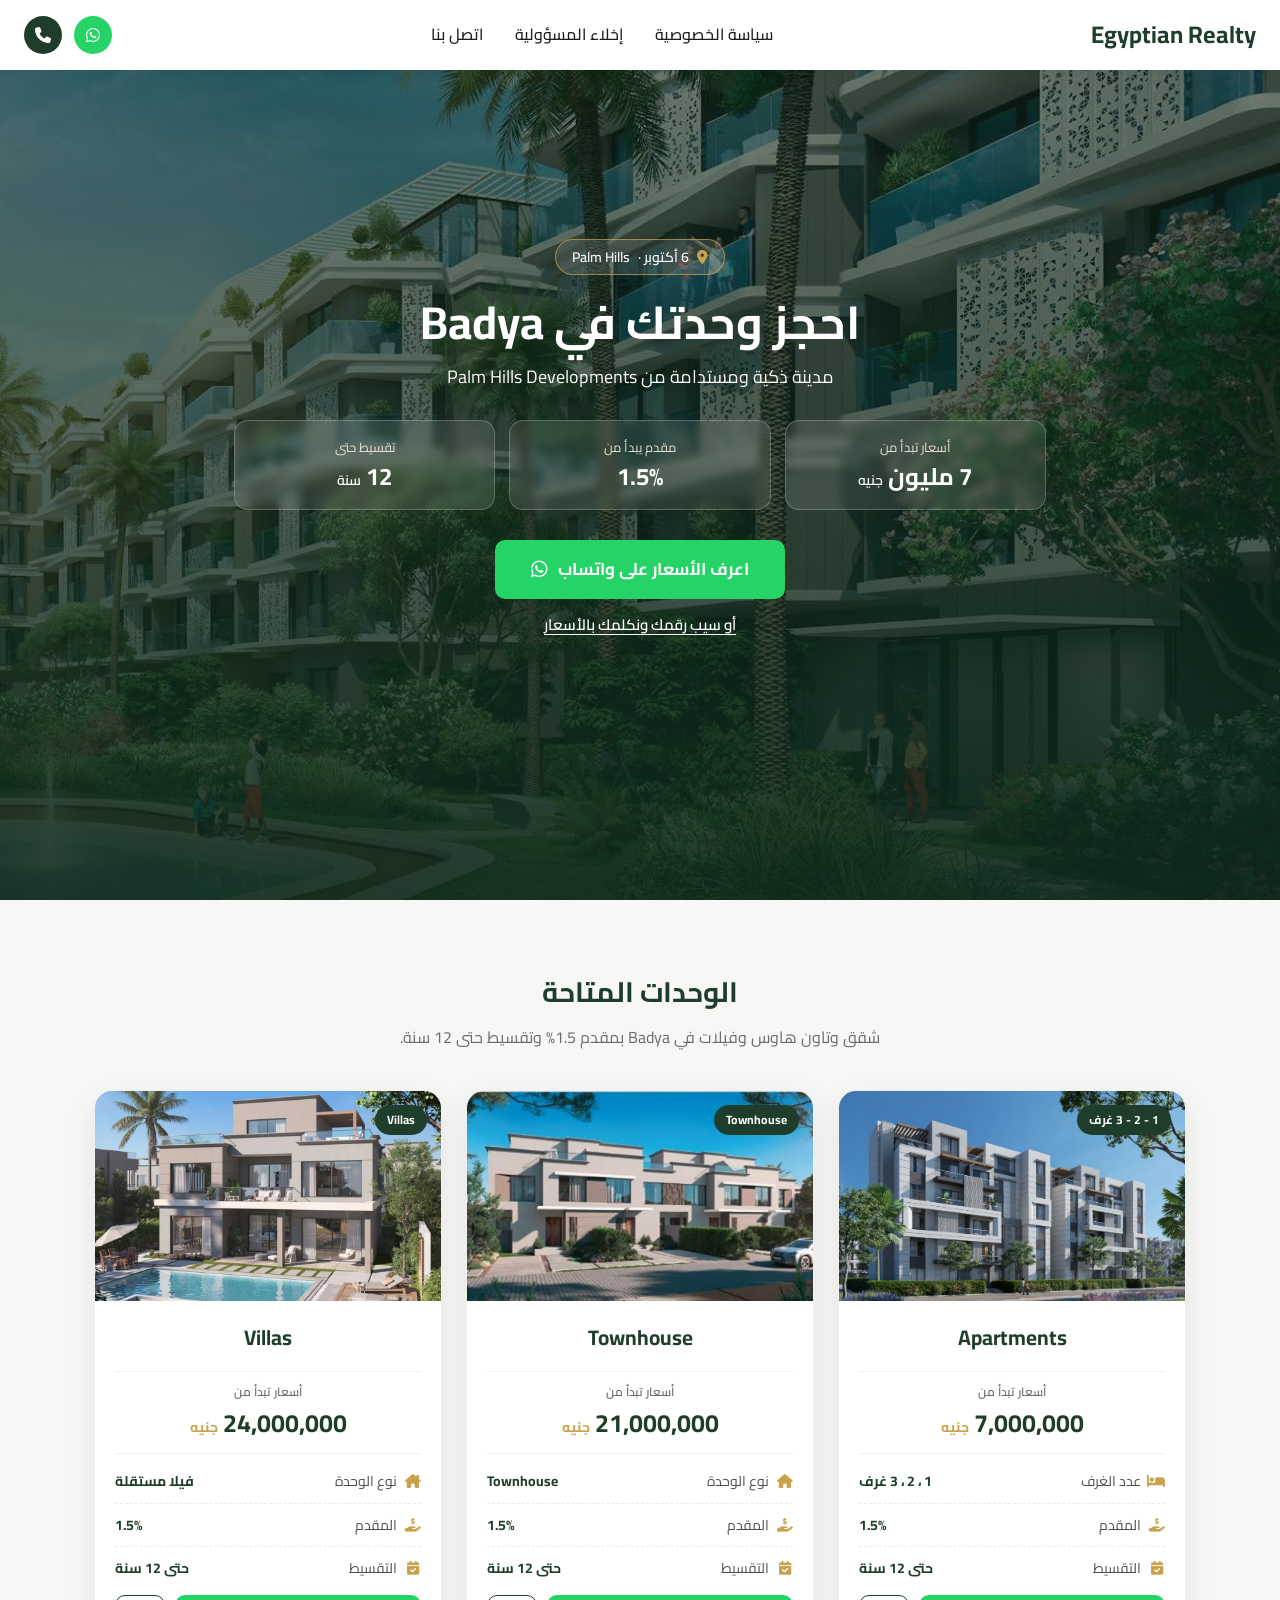
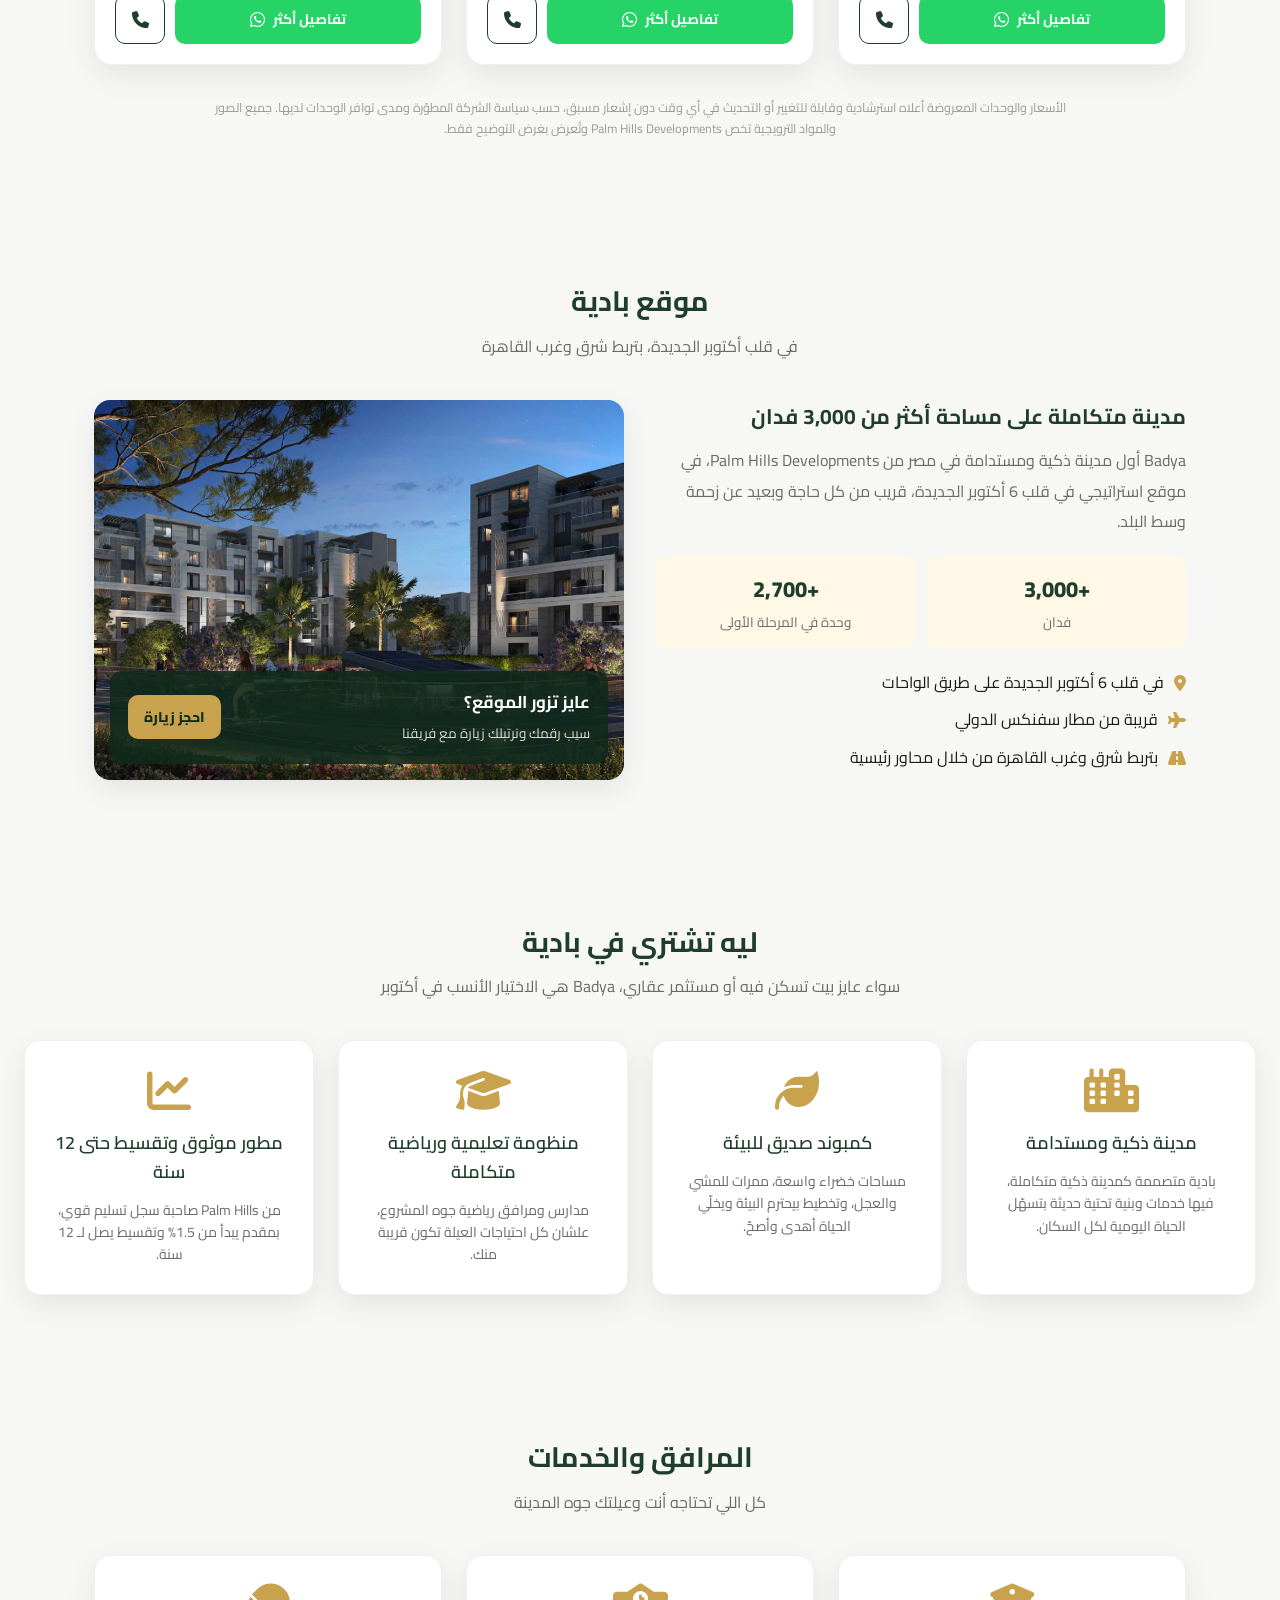
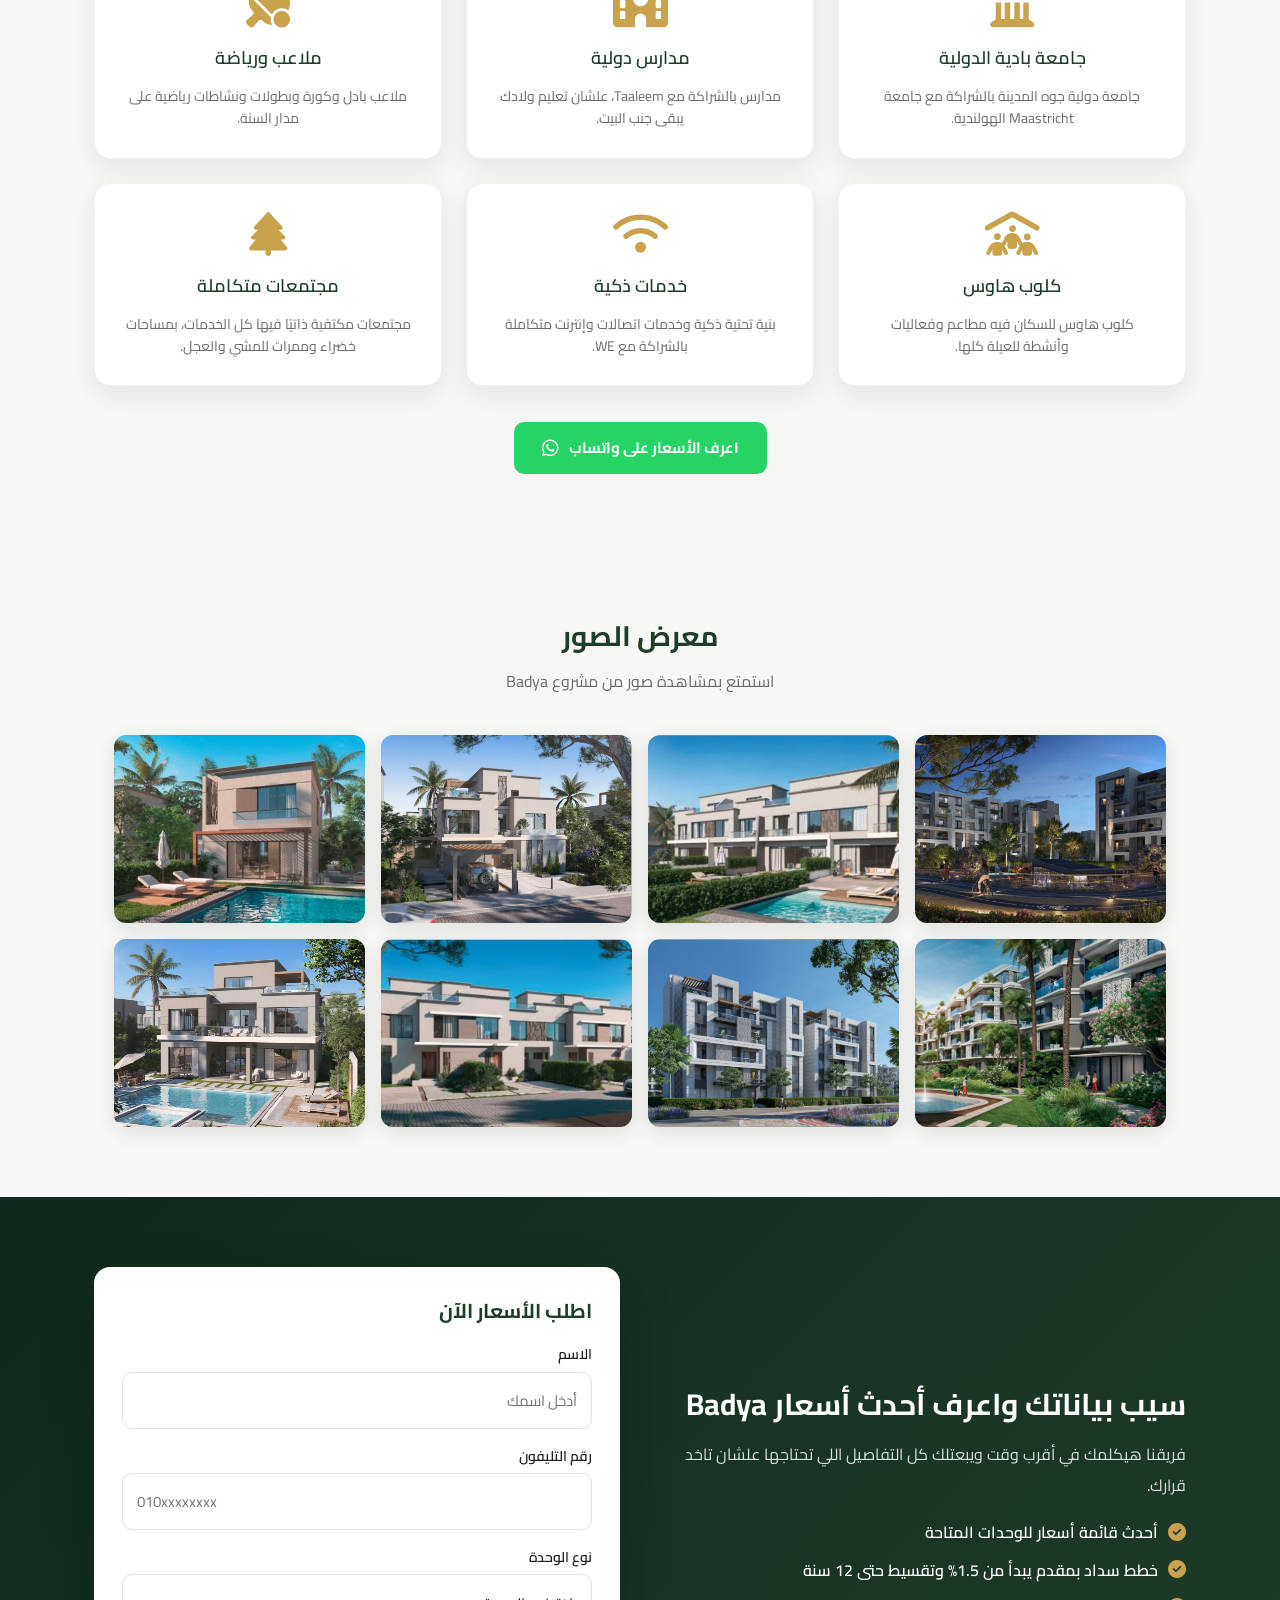
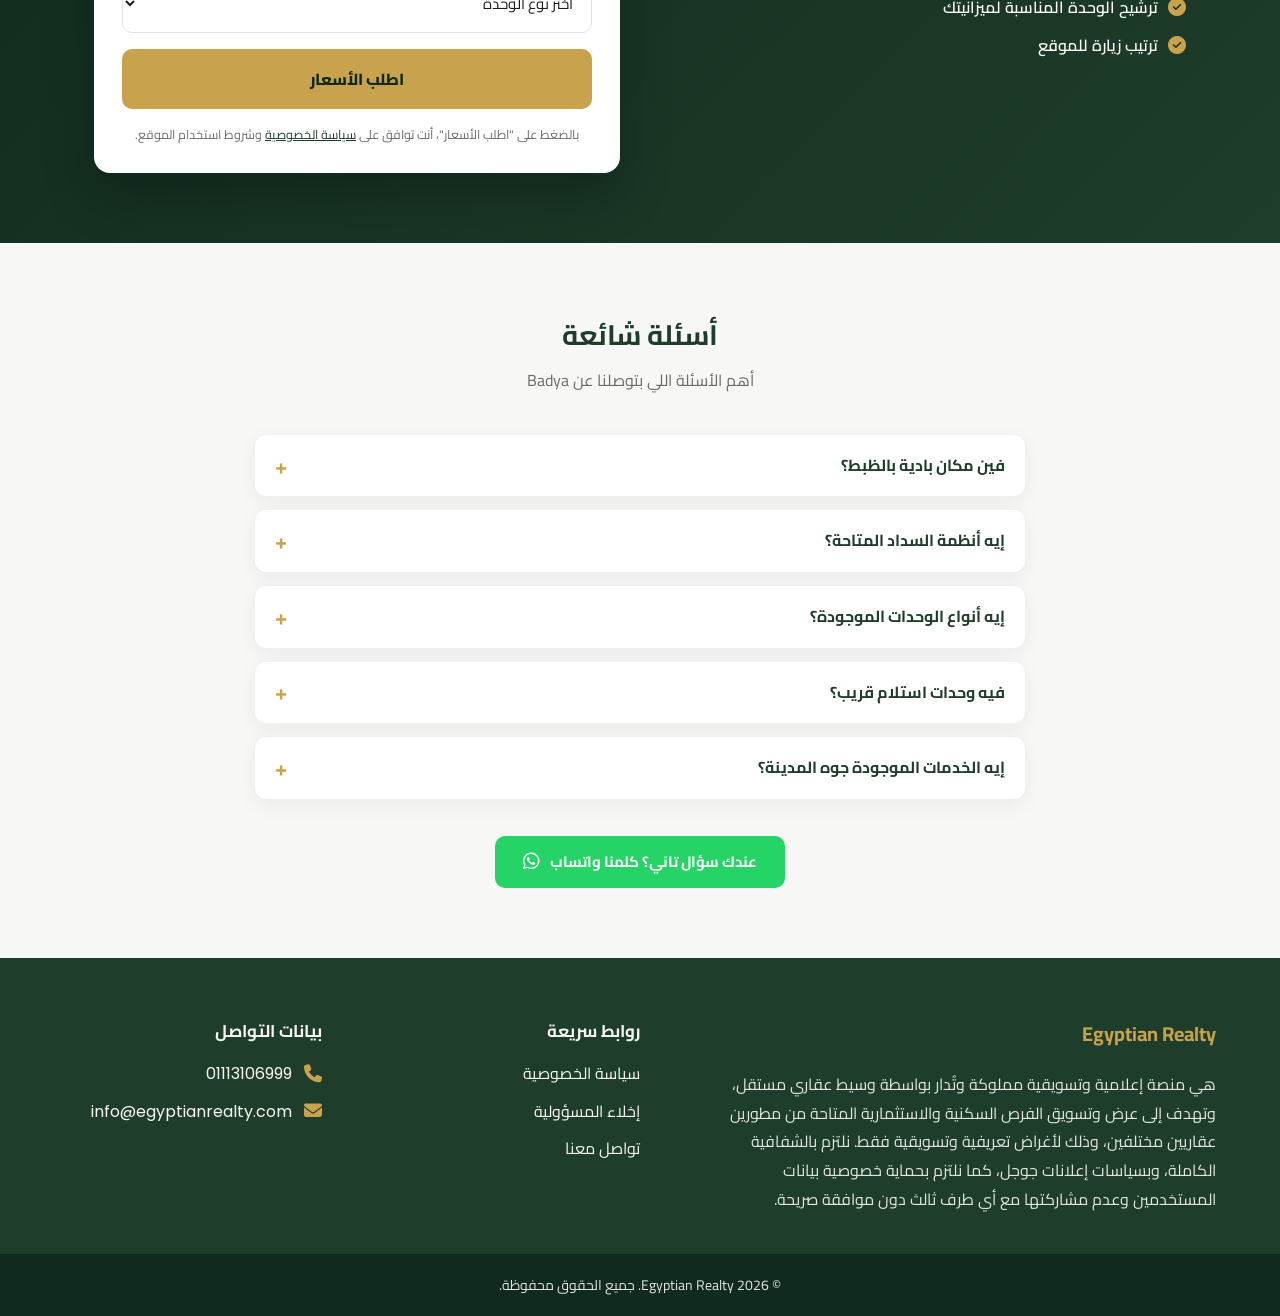
==== commit d409defc: "Add home hub page, lead forms, and Badya info sections - Turn index.html into a general hub linking " ====
--- a/badya.html
+++ b/badya.html
@@ -474,10 +474,48 @@
 
         .unit-card-actions {
             margin-top: auto;
+            display: flex;
+            gap: 10px;
         }
 
         .unit-card-actions .btn-whatsapp {
-            width: 100%;
+            flex: 1 1 auto;
+            min-width: 0;
+            padding: 13px 12px;
+            gap: 8px;
+            font-size: 14px;
+            white-space: nowrap;
+        }
+
+        .unit-card-actions .btn-whatsapp i {
+            font-size: 17px;
+        }
+
+        .btn-call {
+            flex: 0 0 auto;
+            display: inline-flex;
+            align-items: center;
+            justify-content: center;
+            width: 50px;
+            border: 1.5px solid var(--green);
+            border-radius: 10px;
+            background: transparent;
+            color: var(--green);
+            font-family: inherit;
+            font-weight: 700;
+            font-size: 14px;
+            text-decoration: none;
+            white-space: nowrap;
+            transition: background 0.2s ease, color 0.2s ease;
+        }
+
+        .btn-call i {
+            font-size: 17px;
+        }
+
+        .btn-call:hover {
+            background: var(--green);
+            color: #FFFFFF;
         }
 
         .units-disclaimer {
@@ -733,6 +771,382 @@
             opacity: 0.9;
         }
 
+        /* ---------- Hero secondary link ---------- */
+        .hero-link {
+            display: inline-block;
+            margin-top: 14px;
+            color: #FFFFFF;
+            font-size: 15px;
+            font-weight: 600;
+            text-decoration: underline;
+            text-underline-offset: 4px;
+        }
+
+        .hero-link:hover {
+            color: var(--gold);
+        }
+
+        /* ---------- Location ---------- */
+        .location-grid {
+            display: grid;
+            grid-template-columns: repeat(2, minmax(0, 1fr));
+            gap: 32px;
+            align-items: stretch;
+            max-width: 1140px;
+            margin: 0 auto;
+            padding: 0 24px;
+        }
+
+        .location-text h3 {
+            color: var(--green);
+            font-size: 21px;
+            margin-bottom: 12px;
+            line-height: 1.6;
+        }
+
+        .location-text > p {
+            color: var(--muted);
+            line-height: 1.9;
+            margin-bottom: 20px;
+        }
+
+        .location-stats {
+            display: grid;
+            grid-template-columns: repeat(2, minmax(0, 1fr));
+            gap: 12px;
+            margin-bottom: 20px;
+        }
+
+        .location-stat {
+            background: var(--gold-soft);
+            border-radius: 12px;
+            padding: 16px;
+            text-align: center;
+        }
+
+        .location-stat-value {
+            display: block;
+            color: var(--green);
+            font-size: 22px;
+            font-weight: 800;
+        }
+
+        .location-stat-label {
+            display: block;
+            color: var(--muted);
+            font-size: 13.5px;
+            margin-top: 4px;
+        }
+
+        .location-points {
+            list-style: none;
+            display: grid;
+            gap: 10px;
+        }
+
+        .location-points li {
+            display: flex;
+            gap: 10px;
+            align-items: flex-start;
+            color: var(--ink);
+            line-height: 1.7;
+        }
+
+        .location-points i {
+            color: var(--gold);
+            margin-top: 6px;
+        }
+
+        .location-media {
+            position: relative;
+            border-radius: 16px;
+            overflow: hidden;
+            min-height: 380px;
+            box-shadow: 0 10px 30px rgba(0, 0, 0, 0.08);
+        }
+
+        .location-media img {
+            position: absolute;
+            inset: 0;
+            width: 100%;
+            height: 100%;
+            object-fit: cover;
+        }
+
+        .location-media-card {
+            position: absolute;
+            right: 16px;
+            left: 16px;
+            bottom: 16px;
+            background: rgba(15, 42, 28, 0.88);
+            color: #FFFFFF;
+            border-radius: 12px;
+            padding: 18px;
+            display: flex;
+            align-items: center;
+            justify-content: space-between;
+            gap: 14px;
+        }
+
+        .location-media-card strong {
+            display: block;
+            font-size: 17px;
+            margin-bottom: 4px;
+        }
+
+        .location-media-card span {
+            font-size: 13.5px;
+            opacity: 0.85;
+        }
+
+        .location-media-card a {
+            flex: 0 0 auto;
+            background: var(--gold);
+            color: var(--green-dark);
+            font-weight: 800;
+            font-size: 14px;
+            padding: 11px 16px;
+            border-radius: 10px;
+            text-decoration: none;
+            white-space: nowrap;
+        }
+
+        /* ---------- Amenities ---------- */
+        .amenities-grid {
+            grid-template-columns: repeat(3, minmax(0, 1fr));
+            max-width: 1140px;
+        }
+
+        .section-cta {
+            text-align: center;
+            margin-top: 36px;
+            padding: 0 16px;
+        }
+
+        /* ---------- Lead form ---------- */
+        .lead {
+            background: linear-gradient(135deg, var(--green-dark), var(--green));
+            color: #FFFFFF;
+        }
+
+        .lead-grid {
+            display: grid;
+            grid-template-columns: repeat(2, minmax(0, 1fr));
+            gap: 40px;
+            align-items: center;
+            max-width: 1140px;
+            margin: 0 auto;
+            padding: 0 24px;
+        }
+
+        .lead-text h2 {
+            font-size: 30px;
+            margin-bottom: 12px;
+            line-height: 1.5;
+        }
+
+        .lead-text > p {
+            opacity: 0.85;
+            line-height: 1.9;
+            margin-bottom: 20px;
+        }
+
+        .lead-benefits {
+            list-style: none;
+            display: grid;
+            gap: 12px;
+        }
+
+        .lead-benefits li {
+            display: flex;
+            gap: 10px;
+            align-items: center;
+            font-weight: 600;
+        }
+
+        .lead-benefits i {
+            color: var(--gold);
+            font-size: 18px;
+        }
+
+        .lead-form {
+            background: var(--surface);
+            color: var(--ink);
+            border-radius: 16px;
+            padding: 28px;
+            box-shadow: 0 20px 50px rgba(0, 0, 0, 0.25);
+            display: grid;
+            gap: 16px;
+        }
+
+        .lead-form h3 {
+            color: var(--green);
+            font-size: 20px;
+        }
+
+        .lead-form label {
+            display: block;
+            font-size: 14px;
+            font-weight: 600;
+            margin-bottom: 6px;
+        }
+
+        .lead-form input,
+        .lead-form select {
+            width: 100%;
+            padding: 13px 14px;
+            border: 1.5px solid #E2E2DE;
+            border-radius: 10px;
+            font-family: inherit;
+            font-size: 15px;
+            background: #FFFFFF;
+            color: var(--ink);
+        }
+
+        .lead-form input:focus,
+        .lead-form select:focus {
+            outline: none;
+            border-color: var(--gold);
+        }
+
+        .lead-submit {
+            width: 100%;
+            padding: 15px;
+            border: 0;
+            border-radius: 10px;
+            background: var(--gold);
+            color: var(--green-dark);
+            font-family: inherit;
+            font-size: 16px;
+            font-weight: 800;
+            cursor: pointer;
+            transition: filter 0.2s ease;
+        }
+
+        .lead-submit:hover {
+            filter: brightness(1.07);
+        }
+
+        .lead-submit:disabled {
+            opacity: 0.75;
+            cursor: wait;
+        }
+
+        .lead-terms {
+            font-size: 12.5px;
+            color: var(--muted);
+            text-align: center;
+        }
+
+        .lead-terms a {
+            color: var(--green);
+        }
+
+        .lead-error {
+            background: #FDECEC;
+            color: #A12626;
+            border-radius: 10px;
+            padding: 10px 12px;
+            font-size: 13.5px;
+            text-align: center;
+            line-height: 1.7;
+        }
+
+        .lead-error a {
+            color: #A12626;
+            font-weight: 700;
+        }
+
+        .lead-error[hidden] {
+            display: none;
+        }
+
+        /* ---------- FAQ ---------- */
+        .faq-list {
+            max-width: 820px;
+            margin: 0 auto;
+            padding: 0 24px;
+            display: grid;
+            gap: 12px;
+        }
+
+        .faq-item {
+            background: var(--surface);
+            border: 1px solid var(--line);
+            border-radius: 12px;
+            box-shadow: 0 6px 20px rgba(0, 0, 0, 0.05);
+        }
+
+        .faq-item summary {
+            cursor: pointer;
+            list-style: none;
+            padding: 18px 20px;
+            font-weight: 700;
+            color: var(--green);
+            display: flex;
+            justify-content: space-between;
+            gap: 12px;
+            align-items: center;
+        }
+
+        .faq-item summary::-webkit-details-marker {
+            display: none;
+        }
+
+        .faq-item summary::after {
+            content: "+";
+            color: var(--gold);
+            font-size: 22px;
+            line-height: 1;
+        }
+
+        .faq-item[open] summary::after {
+            content: "\2212";
+        }
+
+        .faq-item p {
+            padding: 0 20px 18px;
+            color: var(--muted);
+            line-height: 1.9;
+        }
+
+        @media (max-width: 900px) {
+            .location-grid,
+            .lead-grid {
+                grid-template-columns: 1fr;
+            }
+
+            .location-media {
+                min-height: 340px;
+            }
+        }
+
+        @media (max-width: 600px) {
+            .location-grid,
+            .lead-grid,
+            .faq-list {
+                padding: 0 16px;
+            }
+
+            .lead-text h2 {
+                font-size: 24px;
+            }
+
+            .lead-form {
+                padding: 22px 18px;
+            }
+
+            .location-media-card {
+                flex-direction: column;
+                align-items: stretch;
+                text-align: center;
+            }
+
+            .location-media-card a {
+                text-align: center;
+            }
+        }
+
         /* ---------- Responsive ---------- */
         @media (max-width: 1024px) {
             .units-grid,
@@ -950,6 +1364,8 @@
                 <a class="btn-whatsapp" href="https://wa.me/201113106999?text=I'm%20interested%20in%20Badya%20Prices" target="_blank" rel="noopener">
                     اعرف الأسعار على واتساب <i class="fa-brands fa-whatsapp"></i>
                 </a>
+                <br>
+                <a class="hero-link" href="#contact">أو سيب رقمك ونكلمك بالأسعار</a>
             </div>
         </section>
 
@@ -978,8 +1394,9 @@
                         </ul>
                         <div class="unit-card-actions">
                             <a class="btn-whatsapp" href="https://wa.me/201113106999?text=I'm%20interested%20in%20Badya%20Apartments%20Prices" target="_blank" rel="noopener">
-                                أسعار الشقق على واتساب <i class="fa-brands fa-whatsapp"></i>
+                                تفاصيل أكثر <i class="fa-brands fa-whatsapp"></i>
                             </a>
+                            <a class="btn-call" href="tel:+201113106999" aria-label="اتصل بنا"><i class="fa-solid fa-phone"></i></a>
                         </div>
                     </div>
                 </article>
@@ -1002,8 +1419,9 @@
                         </ul>
                         <div class="unit-card-actions">
                             <a class="btn-whatsapp" href="https://wa.me/201113106999?text=I'm%20interested%20in%20Badya%20Townhouse%20Prices" target="_blank" rel="noopener">
-                                أسعار التاون هاوس على واتساب <i class="fa-brands fa-whatsapp"></i>
+                                تفاصيل أكثر <i class="fa-brands fa-whatsapp"></i>
                             </a>
+                            <a class="btn-call" href="tel:+201113106999" aria-label="اتصل بنا"><i class="fa-solid fa-phone"></i></a>
                         </div>
                     </div>
                 </article>
@@ -1026,13 +1444,53 @@
                         </ul>
                         <div class="unit-card-actions">
                             <a class="btn-whatsapp" href="https://wa.me/201113106999?text=I'm%20interested%20in%20Badya%20Villas%20Prices" target="_blank" rel="noopener">
-                                أسعار الفيلات على واتساب <i class="fa-brands fa-whatsapp"></i>
+                                تفاصيل أكثر <i class="fa-brands fa-whatsapp"></i>
                             </a>
+                            <a class="btn-call" href="tel:+201113106999" aria-label="اتصل بنا"><i class="fa-solid fa-phone"></i></a>
                         </div>
                     </div>
                 </article>
             </div>
             <p class="units-disclaimer">الأسعار والوحدات المعروضة أعلاه استرشادية وقابلة للتغيير أو التحديث في أي وقت دون إشعار مسبق، حسب سياسة الشركة المطوّرة ومدى توافر الوحدات لديها. جميع الصور والمواد الترويجية تخص <span dir="ltr">Palm Hills Developments</span> وتُعرض بغرض التوضيح فقط.</p>
+        </section>
+
+        <!-- Location -->
+        <section class="location" id="location">
+            <div class="section-header">
+                <h2>موقع بادية</h2>
+                <p>في قلب أكتوبر الجديدة، بتربط شرق وغرب القاهرة</p>
+            </div>
+            <div class="location-grid">
+                <div class="location-text">
+                    <h3>مدينة متكاملة على مساحة أكثر من 3,000 فدان</h3>
+                    <p><span dir="ltr">Badya</span> أول مدينة ذكية ومستدامة في مصر من <span dir="ltr">Palm Hills Developments</span>، في موقع استراتيجي في قلب 6 أكتوبر الجديدة، قريب من كل حاجة وبعيد عن زحمة وسط البلد.</p>
+                    <div class="location-stats">
+                        <div class="location-stat">
+                            <span class="location-stat-value">+3,000</span>
+                            <span class="location-stat-label">فدان</span>
+                        </div>
+                        <div class="location-stat">
+                            <span class="location-stat-value">+2,700</span>
+                            <span class="location-stat-label">وحدة في المرحلة الأولى</span>
+                        </div>
+                    </div>
+                    <ul class="location-points">
+                        <li><i class="fa-solid fa-location-dot"></i> في قلب 6 أكتوبر الجديدة على طريق الواحات</li>
+                        <li><i class="fa-solid fa-plane"></i> قريبة من مطار سفنكس الدولي</li>
+                        <li><i class="fa-solid fa-road"></i> بتربط شرق وغرب القاهرة من خلال محاور رئيسية</li>
+                    </ul>
+                </div>
+                <div class="location-media">
+                    <img src="assets/badya/night-view.png" alt="ممشى ومسار دراجات بين عمارات بادية ليلًا" loading="lazy">
+                    <div class="location-media-card">
+                        <div>
+                            <strong>عايز تزور الموقع؟</strong>
+                            <span>سيب رقمك ونرتبلك زيارة مع فريقنا</span>
+                        </div>
+                        <a href="#contact">احجز زيارة</a>
+                    </div>
+                </div>
+            </div>
         </section>
 
         <!-- Why Badya -->
@@ -1062,6 +1520,51 @@
                     <h3>مطور موثوق وتقسيط حتى 12 سنة</h3>
                     <p>من <span dir="ltr">Palm Hills</span> صاحبة سجل تسليم قوي، بمقدم يبدأ من 1.5% وتقسيط يصل لـ 12 سنة.</p>
                 </div>
+            </div>
+        </section>
+
+        <!-- Amenities -->
+        <section class="amenities" id="amenities">
+            <div class="section-header">
+                <h2>المرافق والخدمات</h2>
+                <p>كل اللي تحتاجه أنت وعيلتك جوه المدينة</p>
+            </div>
+            <div class="why-grid amenities-grid">
+                <div class="why-item">
+                    <i class="fa-solid fa-building-columns why-icon"></i>
+                    <h3>جامعة بادية الدولية</h3>
+                    <p>جامعة دولية جوه المدينة بالشراكة مع جامعة <span dir="ltr">Maastricht</span> الهولندية.</p>
+                </div>
+                <div class="why-item">
+                    <i class="fa-solid fa-school why-icon"></i>
+                    <h3>مدارس دولية</h3>
+                    <p>مدارس بالشراكة مع <span dir="ltr">Taaleem</span>، علشان تعليم ولادك يبقى جنب البيت.</p>
+                </div>
+                <div class="why-item">
+                    <i class="fa-solid fa-table-tennis-paddle-ball why-icon"></i>
+                    <h3>ملاعب ورياضة</h3>
+                    <p>ملاعب بادل وكورة وبطولات ونشاطات رياضية على مدار السنة.</p>
+                </div>
+                <div class="why-item">
+                    <i class="fa-solid fa-people-roof why-icon"></i>
+                    <h3>كلوب هاوس</h3>
+                    <p>كلوب هاوس للسكان فيه مطاعم وفعاليات وأنشطة للعيلة كلها.</p>
+                </div>
+                <div class="why-item">
+                    <i class="fa-solid fa-wifi why-icon"></i>
+                    <h3>خدمات ذكية</h3>
+                    <p>بنية تحتية ذكية وخدمات اتصالات وإنترنت متكاملة بالشراكة مع <span dir="ltr">WE</span>.</p>
+                </div>
+                <div class="why-item">
+                    <i class="fa-solid fa-tree why-icon"></i>
+                    <h3>مجتمعات متكاملة</h3>
+                    <p>مجتمعات مكتفية ذاتيًا فيها كل الخدمات، بمساحات خضراء وممرات للمشي والعجل.</p>
+                </div>
+            </div>
+            <div class="section-cta">
+                <a class="btn-whatsapp" href="https://wa.me/201113106999?text=I'm%20interested%20in%20Badya%20Prices" target="_blank" rel="noopener">
+                    اعرف الأسعار على واتساب <i class="fa-brands fa-whatsapp"></i>
+                </a>
             </div>
         </section>
 
@@ -1098,6 +1601,84 @@
                 </button>
             </div>
         </section>
+
+        <!-- Lead form -->
+        <section class="lead" id="contact">
+            <div class="lead-grid">
+                <div class="lead-text">
+                    <h2>سيب بياناتك واعرف أحدث أسعار <span dir="ltr">Badya</span></h2>
+                    <p>فريقنا هيكلمك في أقرب وقت ويبعتلك كل التفاصيل اللي تحتاجها علشان تاخد قرارك.</p>
+                    <ul class="lead-benefits">
+                        <li><i class="fa-solid fa-circle-check"></i> أحدث قائمة أسعار للوحدات المتاحة</li>
+                        <li><i class="fa-solid fa-circle-check"></i> خطط سداد بمقدم يبدأ من 1.5% وتقسيط حتى 12 سنة</li>
+                        <li><i class="fa-solid fa-circle-check"></i> ترشيح الوحدة المناسبة لميزانيتك</li>
+                        <li><i class="fa-solid fa-circle-check"></i> ترتيب زيارة للموقع</li>
+                    </ul>
+                </div>
+                <form class="lead-form gsheet-form">
+                    <h3>اطلب الأسعار الآن</h3>
+                    <input type="text" name="_honey" style="display:none" tabindex="-1" autocomplete="off">
+                    <input type="hidden" name="project" value="Badya">
+                    <input type="hidden" name="gclid" class="gclid-field" value="">
+                    <div>
+                        <label for="lead-name">الاسم</label>
+                        <input id="lead-name" type="text" name="name" placeholder="أدخل اسمك" autocomplete="name" required>
+                    </div>
+                    <div>
+                        <label for="lead-phone">رقم التليفون</label>
+                        <input id="lead-phone" type="tel" name="phone" placeholder="010xxxxxxxx" autocomplete="tel" inputmode="tel" required>
+                    </div>
+                    <div>
+                        <label for="lead-unit">نوع الوحدة</label>
+                        <select id="lead-unit" name="unit_type" required>
+                            <option value="" disabled selected>اختر نوع الوحدة</option>
+                            <option value="Apartments">Apartments</option>
+                            <option value="Townhouse">Townhouse</option>
+                            <option value="Villas">Villas</option>
+                            <option value="استفسار عام">استفسار عام</option>
+                        </select>
+                    </div>
+                    <p class="lead-error" role="alert" hidden>حصلت مشكلة في الإرسال، جرّب تاني أو <a href="https://wa.me/201113106999?text=I'm%20interested%20in%20Badya%20Prices" target="_blank" rel="noopener">كلمنا واتساب</a></p>
+                    <button type="submit" class="lead-submit">اطلب الأسعار</button>
+                    <p class="lead-terms">بالضغط على "اطلب الأسعار"، أنت توافق على <a href="privacy.html">سياسة الخصوصية</a> وشروط استخدام الموقع.</p>
+                </form>
+            </div>
+        </section>
+
+        <!-- FAQ -->
+        <section class="faq" id="faq">
+            <div class="section-header">
+                <h2>أسئلة شائعة</h2>
+                <p>أهم الأسئلة اللي بتوصلنا عن <span dir="ltr">Badya</span></p>
+            </div>
+            <div class="faq-list">
+                <details class="faq-item">
+                    <summary>فين مكان بادية بالظبط؟</summary>
+                    <p>بادية في قلب 6 أكتوبر الجديدة على طريق الواحات، قريبة من مطار سفنكس الدولي، وموقعها بيربط شرق وغرب القاهرة.</p>
+                </details>
+                <details class="faq-item">
+                    <summary>إيه أنظمة السداد المتاحة؟</summary>
+                    <p>المقدم بيبدأ من 1.5% والتقسيط لحد 12 سنة، وخطط السداد بتختلف حسب نوع الوحدة والمرحلة. سيب بياناتك وهنبعتلك الخطط المتاحة حاليًا.</p>
+                </details>
+                <details class="faq-item">
+                    <summary>إيه أنواع الوحدات الموجودة؟</summary>
+                    <p>شقق من 1 لـ 3 غرف، وتاون هاوس، وفيلات مستقلة، بأسعار تبدأ من 7 مليون جنيه.</p>
+                </details>
+                <details class="faq-item">
+                    <summary>فيه وحدات استلام قريب؟</summary>
+                    <p>المرحلة الأولى من بادية فيها أكتر من 2,700 وحدة، والمتاح بيتغير باستمرار. كلمنا نقولك على الوحدات المتاحة ومواعيد الاستلام.</p>
+                </details>
+                <details class="faq-item">
+                    <summary>إيه الخدمات الموجودة جوه المدينة؟</summary>
+                    <p>جامعة بادية الدولية، مدارس دولية، كلوب هاوس، ملاعب بادل وكورة، خدمات ذكية ومساحات خضراء واسعة.</p>
+                </details>
+            </div>
+            <div class="section-cta">
+                <a class="btn-whatsapp" href="https://wa.me/201113106999?text=I'm%20interested%20in%20Badya%20Prices" target="_blank" rel="noopener">
+                    عندك سؤال تاني؟ كلمنا واتساب <i class="fa-brands fa-whatsapp"></i>
+                </a>
+            </div>
+        </section>
     </main>
 
     <!-- Cookie notice: بيختفي بعد 3 ثواني بالظبط -->
@@ -1215,6 +1796,69 @@
             }
             document.getElementById('cookie-popup-close').addEventListener('click', hideCookiePopup);
 
+            // ---------- GCLID capture ----------
+            var gclid = new URLSearchParams(window.location.search).get('gclid') || '';
+            try {
+                if (gclid) {
+                    localStorage.setItem('gclid', gclid);
+                } else {
+                    gclid = localStorage.getItem('gclid') || '';
+                }
+            } catch (error) {
+            }
+            if (gclid) {
+                document.querySelectorAll('.gclid-field').forEach(function (field) {
+                    field.value = gclid;
+                });
+            }
+
+            // ---------- Lead form -> Google Sheet -> thank-you page ----------
+            var GOOGLE_SCRIPT_URL = 'https://script.google.com/macros/s/AKfycbxMvi9LP9qXM-SDYyIAZSShJT6gGLOENOd7mxW-yelkYFIh6iTMHbZts8fFcoRs6DxF/exec';
+            document.querySelectorAll('.gsheet-form').forEach(function (form) {
+                var submitBtn = form.querySelector('button[type="submit"]');
+                var errorBox = form.querySelector('.lead-error');
+                var originalText = submitBtn.textContent;
+
+                form.addEventListener('submit', function (event) {
+                    event.preventDefault();
+
+                    // honeypot: البوتات بس اللي بتملى الخانة المخفية
+                    if (form.querySelector('[name="_honey"]').value) {
+                        window.location.href = 'thank-you.html';
+                        return;
+                    }
+
+                    submitBtn.disabled = true;
+                    submitBtn.textContent = 'جاري الإرسال...';
+                    errorBox.hidden = true;
+
+                    var controller = window.AbortController ? new AbortController() : null;
+                    var timer = setTimeout(function () {
+                        if (controller) controller.abort();
+                    }, 15000);
+
+                    fetch(GOOGLE_SCRIPT_URL, {
+                        method: 'POST',
+                        body: new FormData(form),
+                        signal: controller ? controller.signal : undefined
+                    })
+                        .then(function (response) { return response.json(); })
+                        .then(function (data) {
+                            clearTimeout(timer);
+                            if (!data || data.result !== 'success') {
+                                throw new Error('Lead not saved');
+                            }
+                            window.location.href = 'thank-you.html';
+                        })
+                        .catch(function () {
+                            clearTimeout(timer);
+                            submitBtn.disabled = false;
+                            submitBtn.textContent = originalText;
+                            errorBox.hidden = false;
+                        });
+                });
+            });
+
             // ---------- Gallery lightbox ----------
             var galleryItems = document.querySelectorAll('.gallery-item');
             var galleryImages = Array.prototype.map.call(galleryItems, function (item) {
